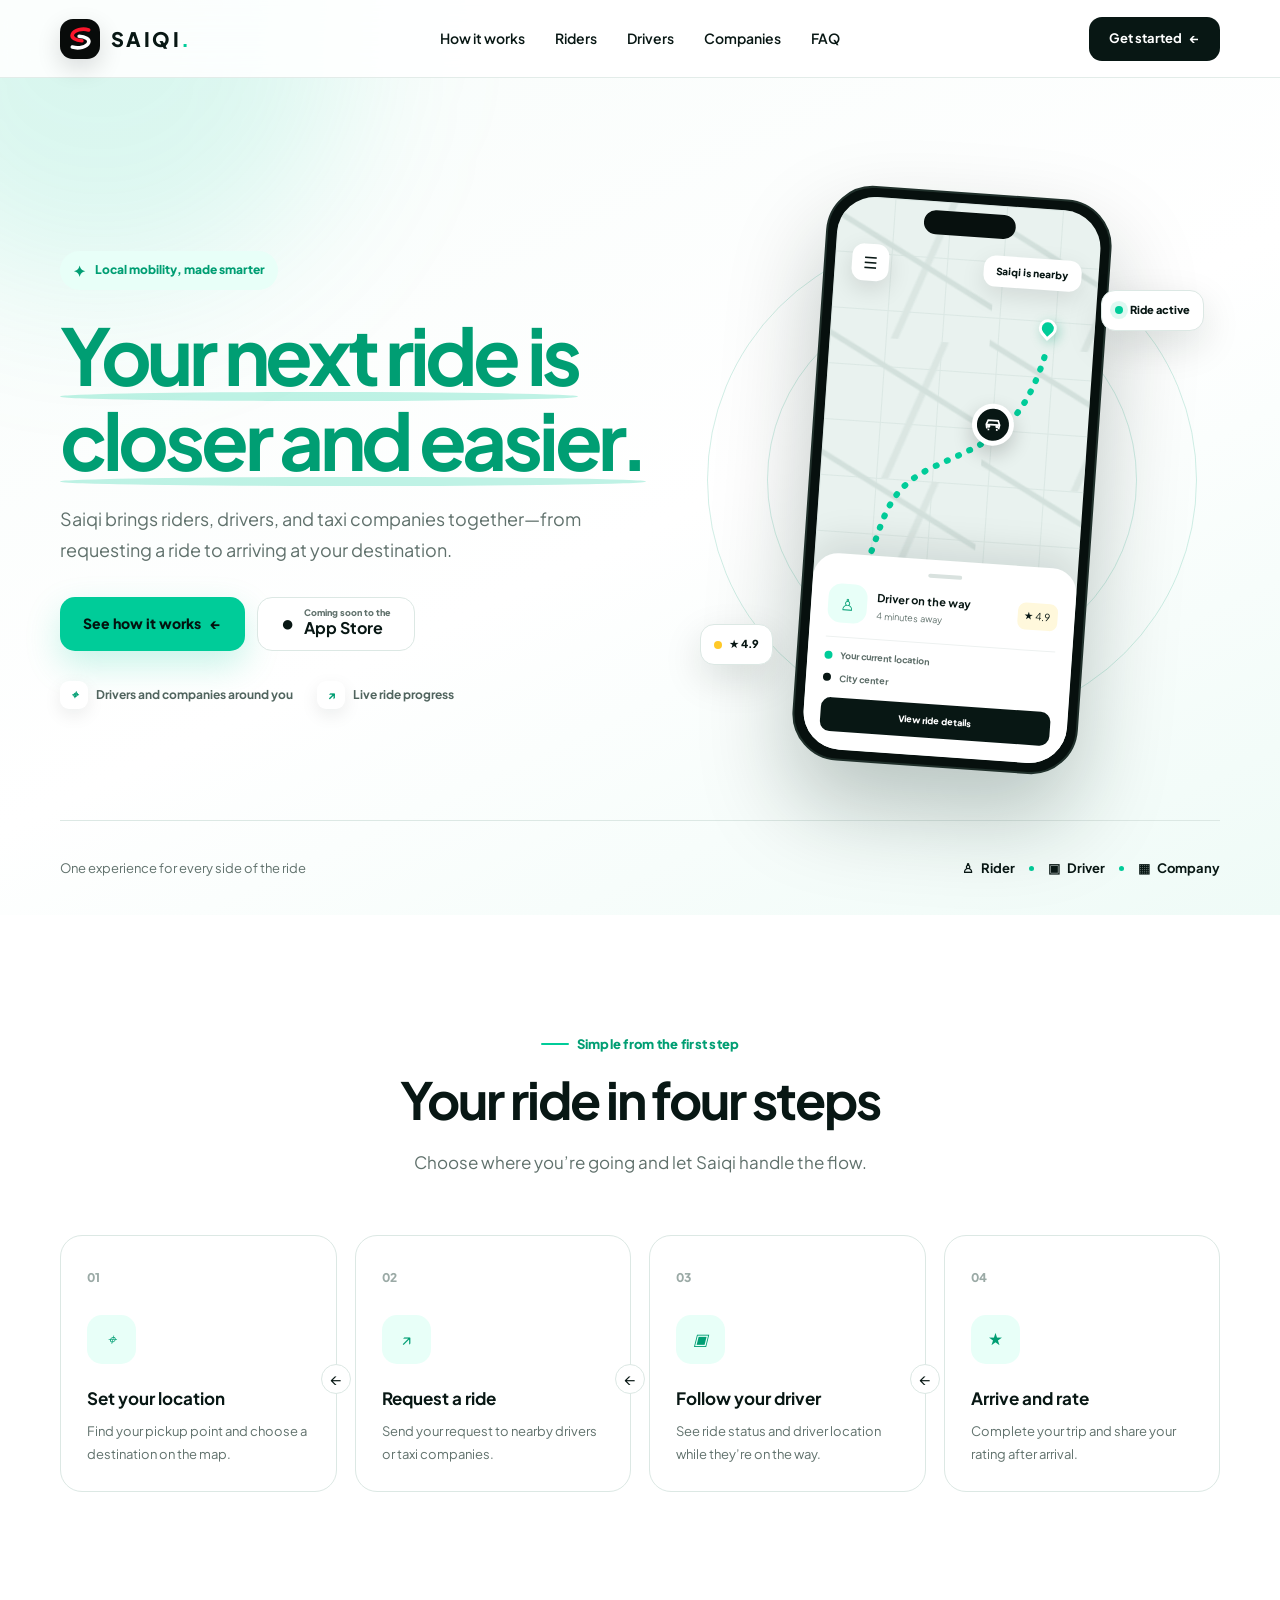
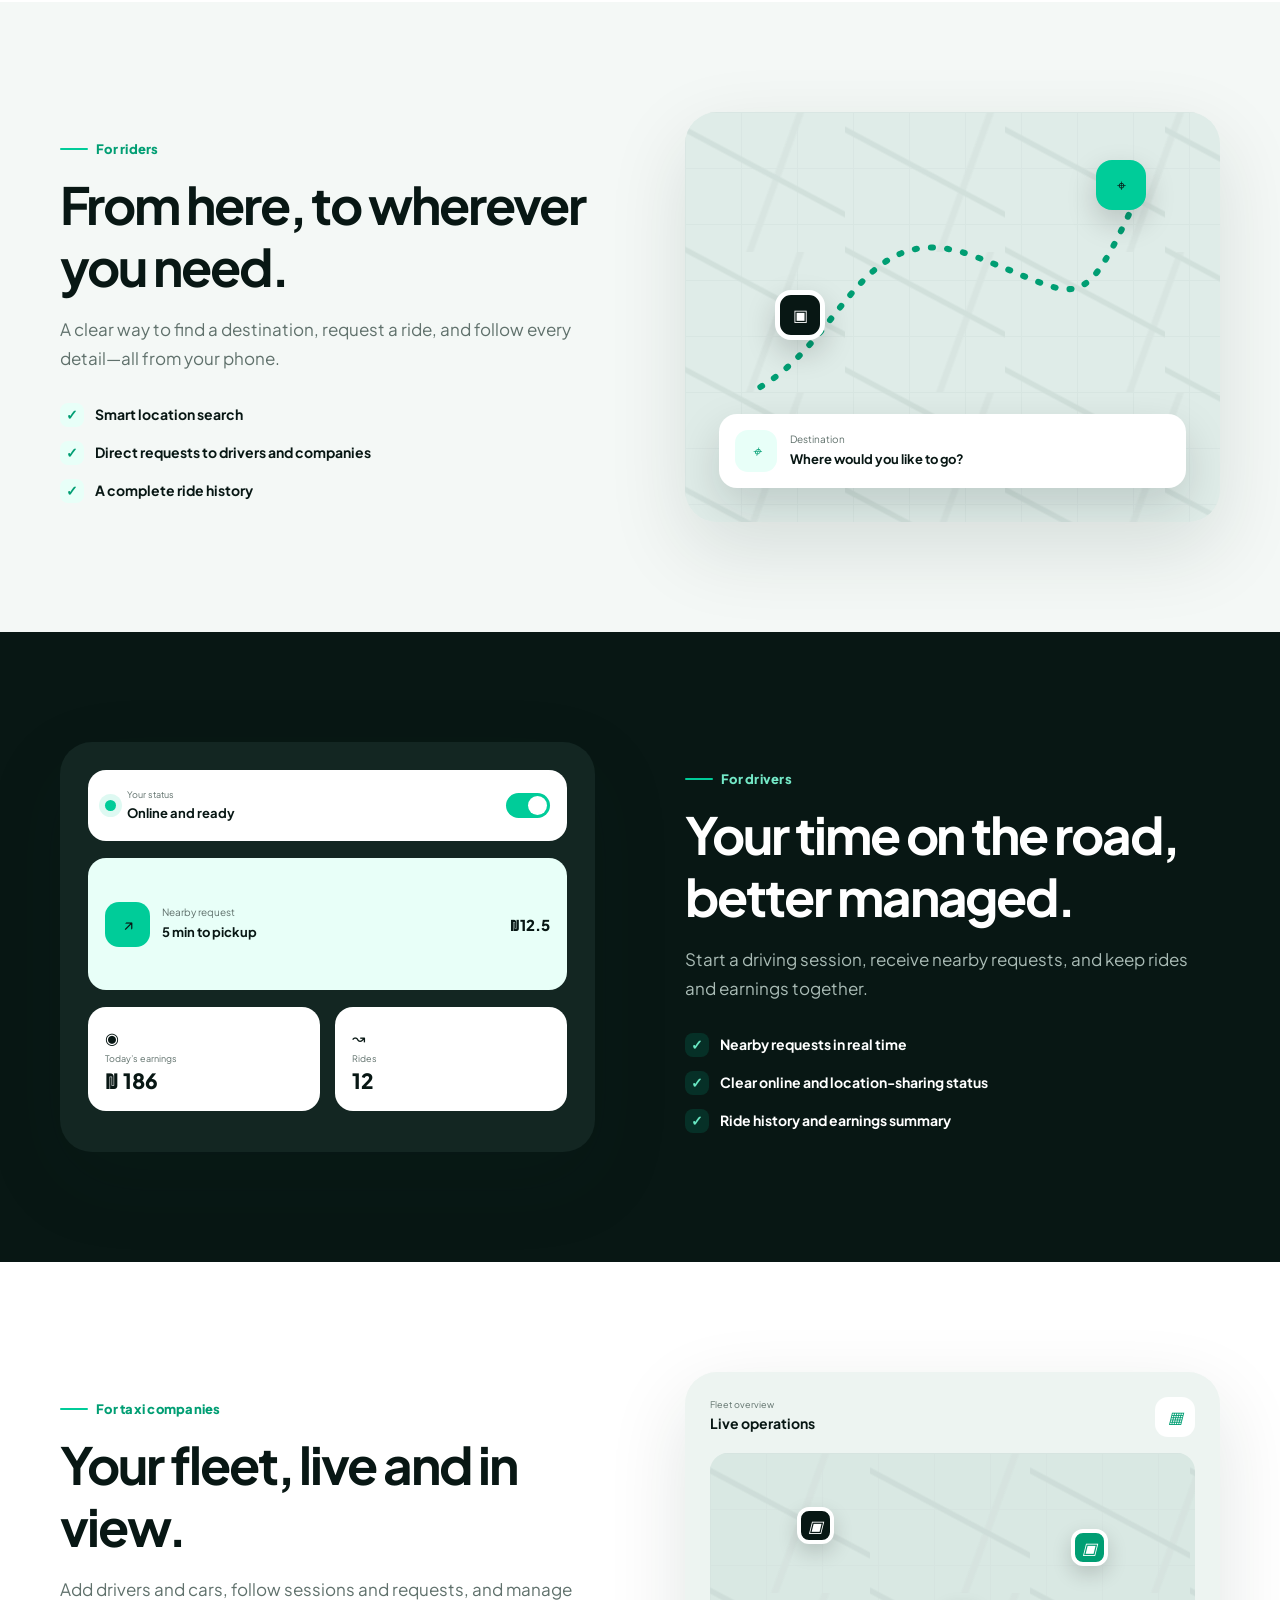
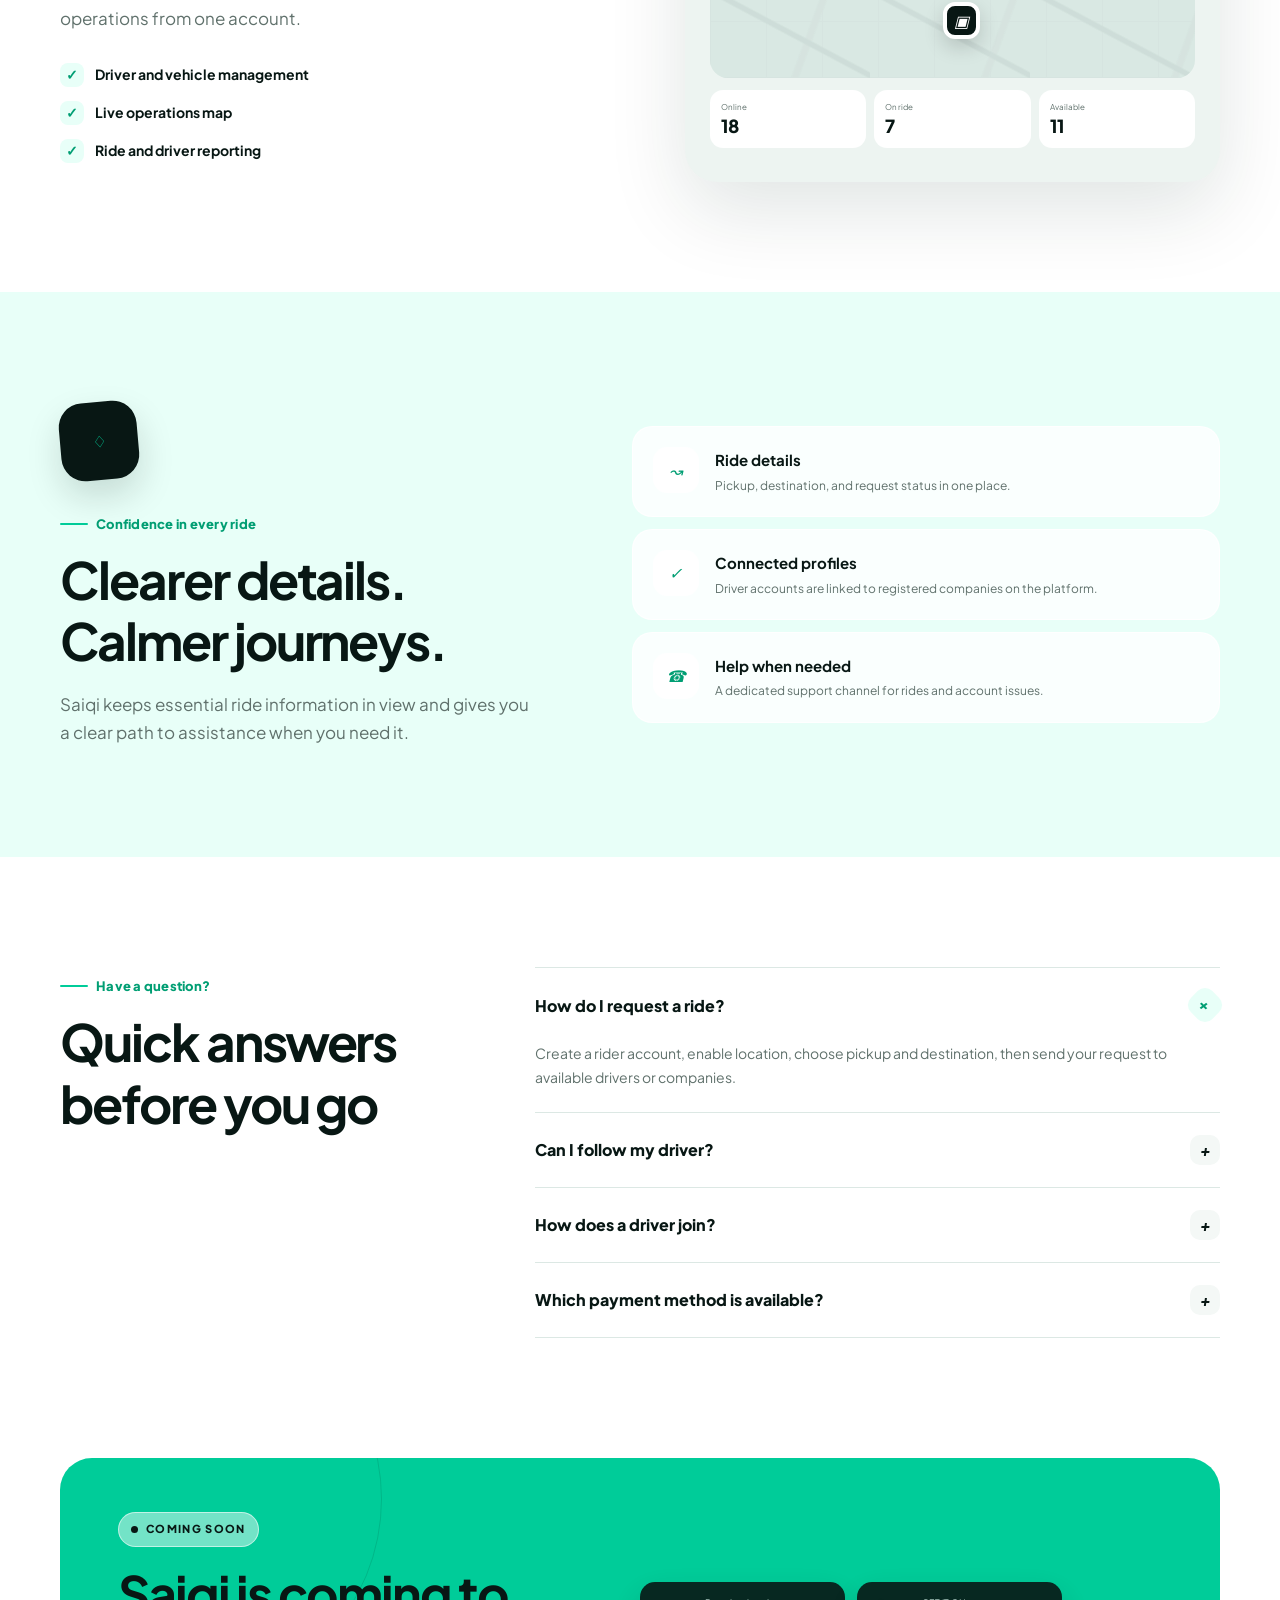
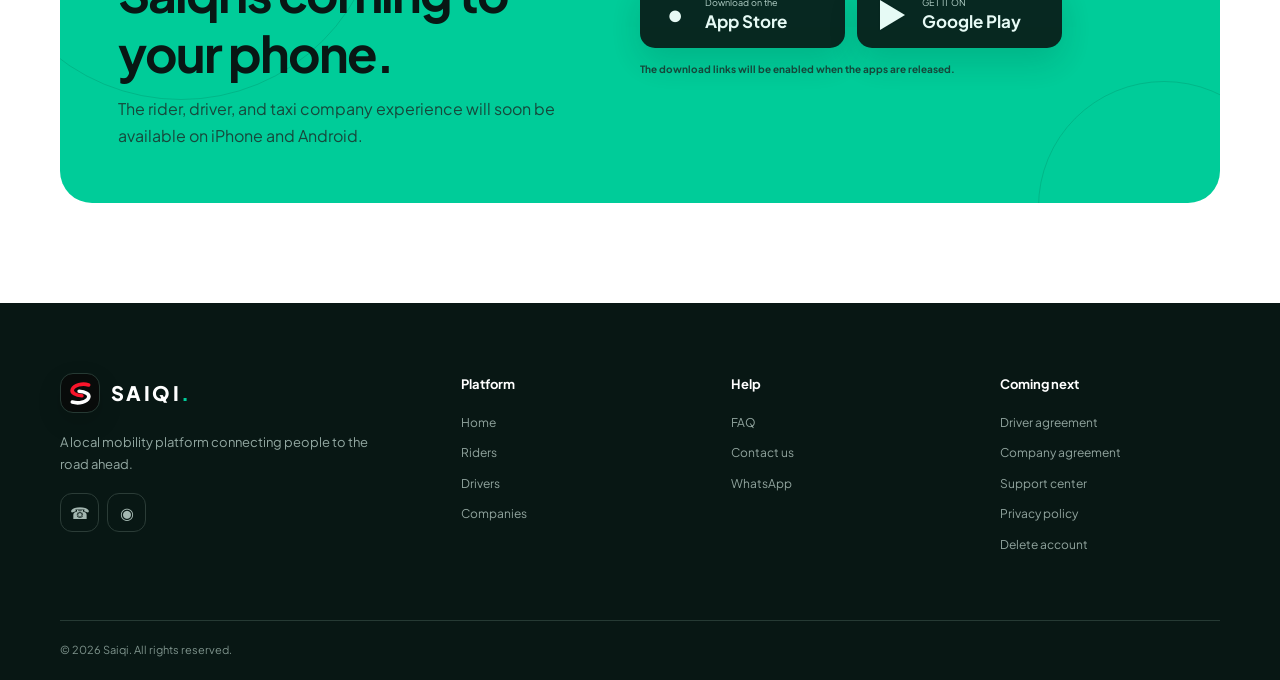
==== index.html @ 753ac733 "upload" ====
<!doctype html>
<html lang="en" dir="ltr">
<head>
  <meta charset="utf-8">
  <meta name="viewport" content="width=device-width, initial-scale=1">
  <meta name="theme-color" content="#071512">
  <meta name="description" content="Saiqi — a local mobility platform bringing riders, drivers, and taxi companies together.">
  <title>Saiqi | Your ride is closer</title>
  <style>
    @import url('https://fonts.googleapis.com/css2?family=Noto+Kufi+Arabic:wght@400;500;600;700;800&family=Plus+Jakarta+Sans:wght@400;500;600;700;800&display=swap');

    :root{--green:#00cc99;--green-dark:#009e73;--mint:#e8fff8;--ink:#081714;--muted:#60716c;--line:#dce8e4;--paper:#fff;--soft:#f4f8f6;--red:#fa152b;--radius:26px;--shadow:0 28px 80px rgba(2,44,33,.12)}
    *{box-sizing:border-box}html{scroll-behavior:smooth;scroll-padding-top:90px}body{margin:0;background:var(--paper);color:var(--ink);font-family:"Noto Kufi Arabic","Plus Jakarta Sans",sans-serif;line-height:1.7;-webkit-font-smoothing:antialiased}html[dir="ltr"] body{font-family:"Plus Jakarta Sans","Noto Kufi Arabic",sans-serif}a{color:inherit;text-decoration:none}button{font:inherit}svg{display:block}.container{width:min(1160px,calc(100% - 40px));margin-inline:auto}.section{padding:110px 0}.tag{display:inline-flex;align-items:center;gap:8px;color:var(--green-dark);font-size:13px;font-weight:800;letter-spacing:.02em}.tag:before{content:"";width:28px;height:2px;background:var(--green);border-radius:9px}.section-title h2{font-size:clamp(32px,4vw,54px);line-height:1.2;letter-spacing:-.04em;margin:14px 0 18px;max-width:620px}.section-title p{max-width:580px;color:var(--muted);font-size:17px;margin:0}.section-title.center{text-align:center;margin:0 auto 58px}.section-title.center h2,.section-title.center p{margin-inline:auto}

    .header{height:78px;position:fixed;inset:0 0 auto;z-index:50;background:rgba(255,255,255,.88);border-bottom:1px solid rgba(220,232,228,.8);backdrop-filter:blur(18px)}.nav-wrap{height:100%;display:flex;align-items:center;justify-content:space-between;gap:28px}.brand{display:flex;align-items:center;gap:11px;direction:ltr}.brand-mark{width:40px;height:40px;background:#080b0a;border-radius:13px;display:grid;place-items:center;box-shadow:0 9px 24px rgba(0,0,0,.14)}.brand-mark svg{width:29px;height:29px}.brand-name{font-family:"Plus Jakarta Sans",sans-serif;font-weight:800;font-size:20px;letter-spacing:.12em}.brand-name i{font-style:normal;color:var(--green)}.nav{display:flex;align-items:center;gap:30px}.nav a{font-size:14px;font-weight:600;position:relative}.nav a:after{content:"";position:absolute;inset:auto 50% -10px;width:0;height:2px;background:var(--green);transition:.25s}.nav a:hover:after{width:100%;inset-inline-start:0}.nav-actions{display:flex;align-items:center;gap:10px}.lang{height:42px;border:0;background:var(--soft);border-radius:13px;padding:0 14px;cursor:pointer;font-weight:800;color:var(--ink)}.nav-cta{height:44px;padding:0 20px;display:flex;align-items:center;gap:8px;background:var(--ink);color:white;border-radius:13px;font-size:13px;font-weight:700}.nav-cta:hover{background:var(--green-dark)}.menu{display:none;border:0;background:var(--soft);width:42px;height:42px;border-radius:12px;cursor:pointer}

    .hero{padding:150px 0 0;background:linear-gradient(155deg,#f7fcfa 0%,#fff 55%,#effbf7 100%);overflow:hidden;position:relative}.hero:before{content:"";position:absolute;width:500px;height:500px;border-radius:50%;background:rgba(0,204,153,.12);filter:blur(80px);inset:-210px auto auto -150px}.hero-grid{display:grid;grid-template-columns:1.02fr .98fr;align-items:center;min-height:660px;gap:48px;position:relative}.eyebrow{display:inline-flex;align-items:center;gap:9px;background:var(--mint);color:var(--green-dark);padding:7px 13px;border-radius:99px;font-size:12px;font-weight:800}.eyebrow b{font-size:15px}.hero h1{font-size:clamp(48px,6.1vw,82px);line-height:1.08;letter-spacing:-.055em;margin:22px 0 23px;max-width:720px}.hero h1 span{color:var(--green-dark);position:relative;white-space:nowrap}.hero h1 span:after{content:"";position:absolute;height:9px;border-radius:50%;background:var(--green);opacity:.25;inset:auto 0 2px}.hero-copy>p{font-size:18px;color:var(--muted);max-width:620px;margin:0 0 32px}.hero-actions{display:flex;gap:12px;flex-wrap:wrap}.button{min-height:54px;padding:0 23px;border-radius:15px;display:inline-flex;align-items:center;justify-content:center;gap:10px;font-weight:800;font-size:14px;transition:.25s}.button-primary{background:var(--green);color:#03130f;box-shadow:0 14px 35px rgba(0,204,153,.22)}.button-primary:hover{transform:translateY(-2px);background:#08dda7}.store{border:1px solid var(--line);background:#fff}.store small{display:block;color:var(--muted);font-size:9px;line-height:1}.store strong{font:700 16px/1.4 "Plus Jakarta Sans",sans-serif}.apple{font:800 22px/1 Arial}.hero-proof{display:flex;align-items:center;gap:24px;margin-top:30px;color:#50645e;font-size:12px;font-weight:700}.hero-proof span{display:flex;align-items:center;gap:8px}.proof-icon{width:28px;height:28px;border-radius:9px;background:#fff;display:grid;place-items:center;box-shadow:0 6px 18px rgba(8,23,20,.08);color:var(--green-dark)}

    .phone-stage{height:620px;position:relative;display:grid;place-items:center;direction:ltr}.orbit{position:absolute;border:1px solid rgba(0,158,115,.18);border-radius:50%}.orbit.one{width:490px;height:490px}.orbit.two{width:370px;height:370px}.phone{width:286px;height:576px;padding:9px;background:#07100e;border:2px solid #20302b;border-radius:47px;box-shadow:0 45px 90px rgba(5,31,24,.25);transform:rotate(4deg);position:relative;z-index:2}.phone-screen{height:100%;border-radius:38px;overflow:hidden;background:#e9f2ef;position:relative}.island{position:absolute;z-index:8;width:92px;height:24px;border-radius:20px;background:#07100e;top:9px;left:50%;transform:translateX(-50%)}.map-grid{position:absolute;inset:0;opacity:.7;background-image:linear-gradient(28deg,transparent 48%,#c9d9d4 49%,#c9d9d4 51%,transparent 52%),linear-gradient(110deg,transparent 46%,#d4e1dd 47%,#d4e1dd 49%,transparent 50%),linear-gradient(#d5e3df 1px,transparent 1px),linear-gradient(90deg,#d5e3df 1px,transparent 1px);background-size:160px 120px,190px 140px,56px 56px,56px 56px}.route-svg{position:absolute;inset:52px 0 100px;width:100%;height:75%}.map-head{position:absolute;inset:47px 17px auto;display:flex;align-items:center;justify-content:space-between}.round{width:37px;height:37px;background:white;border-radius:12px;display:grid;place-items:center;box-shadow:0 8px 24px rgba(0,0,0,.12)}.round svg{width:18px}.map-title{background:white;padding:7px 13px;border-radius:12px;box-shadow:0 8px 24px rgba(0,0,0,.1);font-size:10px;font-weight:800}.car-dot{position:absolute;left:148px;top:198px;width:42px;height:42px;border-radius:50%;background:var(--ink);border:5px solid white;color:white;display:grid;place-items:center;box-shadow:0 8px 20px rgba(0,0,0,.2)}.car-dot svg{width:20px}.map-pin{position:absolute;right:38px;top:110px;width:18px;height:18px;border-radius:50% 50% 50% 0;transform:rotate(-45deg);background:var(--green);border:3px solid white;box-shadow:0 4px 12px rgba(0,158,115,.35)}.ride-sheet{position:absolute;inset:auto 0 0;background:white;border-radius:25px 25px 32px 32px;padding:14px 17px 18px;box-shadow:0 -14px 36px rgba(8,23,20,.1)}.handle{display:block;width:34px;height:4px;border-radius:4px;background:#d9e2df;margin:0 auto 12px}.driver-row{display:flex;align-items:center;gap:10px}.avatar{width:39px;height:39px;border-radius:13px;background:var(--mint);color:var(--green-dark);display:grid;place-items:center}.driver-row div:nth-child(2){flex:1}.driver-row strong,.driver-row small{display:block}.driver-row strong{font-size:11px}.driver-row small{color:var(--muted);font-size:9px}.rating{font-size:10px;background:#fff8dc;padding:5px 7px;border-radius:8px}.trip{margin:14px 0 12px;border-top:1px solid #edf1f0;padding-top:10px;display:grid;gap:7px}.trip span{font-size:9px;color:#596a65;display:flex;align-items:center;gap:8px}.trip i{width:8px;height:8px;border-radius:50%;background:var(--green)}.trip span:last-child i{background:var(--ink)}.sheet-button{height:34px;border-radius:10px;background:var(--ink);color:white;display:grid;place-items:center;font-size:9px;font-weight:800}.float-pill{position:absolute;z-index:4;background:white;border:1px solid var(--line);box-shadow:0 14px 38px rgba(7,33,25,.13);border-radius:14px;padding:10px 13px;font-size:11px;font-weight:800;display:flex;align-items:center;gap:7px}.float-pill:before{content:"";width:8px;height:8px;border-radius:50%;background:var(--green);box-shadow:0 0 0 5px rgba(0,204,153,.13)}.float-one{right:5px;top:120px}.float-two{left:6px;bottom:125px}.float-two:before{background:#ffc928;box-shadow:none}

    .audience-strip{position:relative;border-top:1px solid var(--line);margin-top:10px;min-height:95px;display:flex;align-items:center;justify-content:space-between;gap:24px;color:var(--muted);font-size:13px}.audience-strip>div{display:flex;align-items:center;gap:14px}.audience-strip b{display:flex;align-items:center;gap:7px;color:var(--ink);font-size:13px}.audience-strip i{width:5px;height:5px;border-radius:50%;background:var(--green)}.audience-strip svg{width:18px;color:var(--green-dark)}

    .how{background:white}.steps{display:grid;grid-template-columns:repeat(4,1fr);gap:18px}.step{border:1px solid var(--line);border-radius:22px;padding:26px;position:relative;transition:.25s}.step:hover{transform:translateY(-6px);box-shadow:var(--shadow);border-color:transparent}.step-number{font:800 12px/1 "Plus Jakarta Sans",sans-serif;color:#9baaa6}.step-icon{width:49px;height:49px;background:var(--mint);border-radius:15px;display:grid;place-items:center;margin:25px 0 20px;color:var(--green-dark)}.step-icon svg{width:23px}.step h3{font-size:17px;margin:0 0 8px}.step p{font-size:13px;color:var(--muted);margin:0}.step-arrow{position:absolute;inset:50% auto auto -15px;width:30px;height:30px;border-radius:50%;background:white;border:1px solid var(--line);display:grid;place-items:center;z-index:2}.step-arrow svg{width:13px}html[dir="ltr"] .step-arrow{inset-inline:auto -15px}

    .role-section{background:var(--soft)}.split{display:grid;grid-template-columns:1fr 1fr;gap:90px;align-items:center}.check-list{list-style:none;padding:0;margin:30px 0 0;display:grid;gap:14px}.check-list li{display:flex;align-items:center;gap:11px;font-size:14px;font-weight:700}.check-list i{width:24px;height:24px;border-radius:8px;background:var(--mint);color:var(--green-dark);display:grid;place-items:center;font-style:normal}.visual{min-height:410px;border-radius:32px;position:relative;overflow:hidden;box-shadow:var(--shadow)}.rider-visual{background:#dfece8}.rider-visual .map-grid{opacity:.6}.search-card{position:absolute;inset:auto 34px 34px;background:white;border-radius:18px;padding:16px;display:flex;align-items:center;gap:13px;box-shadow:0 18px 45px rgba(8,23,20,.15)}.search-card .pin-icon{width:42px;height:42px;border-radius:13px;background:var(--mint);display:grid;place-items:center;color:var(--green-dark)}.search-card small,.search-card strong{display:block}.search-card small{color:var(--muted);font-size:10px}.search-card strong{font-size:13px}.big-route{position:absolute;width:85%;height:80%;inset:15px 7.5%}.big-route path{fill:none;stroke:var(--green-dark);stroke-width:6;stroke-linecap:round;stroke-dasharray:2 14}.big-pin,.big-car{position:absolute;width:50px;height:50px;border-radius:16px;display:grid;place-items:center;box-shadow:0 12px 30px rgba(0,0,0,.18)}.big-pin{background:var(--green);top:48px;right:74px;color:var(--ink)}.big-car{background:var(--ink);color:white;left:90px;top:178px;border:5px solid white}

    .driver-section{background:var(--ink);color:white}.driver-section .split{direction:ltr}.driver-section .role-copy{direction:ltr}.driver-section .section-title p{color:#a9bbb5}.driver-section .tag{color:#74e8c7}.driver-section .check-list i{background:rgba(0,204,153,.14);color:#69e8c3}.driver-visual{background:#132622;padding:28px;display:flex;flex-direction:column;gap:17px;direction:ltr}.status-card,.request-card,.metric{background:#fff;color:var(--ink);border-radius:18px;padding:17px}.status-card{display:flex;align-items:center;gap:11px}.live-dot{width:11px;height:11px;border-radius:50%;background:var(--green);box-shadow:0 0 0 6px rgba(0,204,153,.13)}.status-card div{flex:1}.status-card small,.status-card strong{display:block}.status-card small{font-size:9px;color:var(--muted)}.status-card strong{font-size:13px}.toggle{width:44px;height:25px;border-radius:20px;background:var(--green);padding:3px}.toggle i{display:block;width:19px;height:19px;border-radius:50%;background:white;margin-left:auto}.request-card{min-height:132px;background:var(--mint);display:grid;grid-template-columns:auto 1fr auto;align-items:center;gap:12px}.request-card .nav-icon{width:45px;height:45px;border-radius:14px;background:var(--green);display:grid;place-items:center}.request-card small,.request-card strong{display:block}.request-card small{font-size:10px;color:var(--muted)}.request-card strong{font-size:13px}.request-card>b{font:800 15px "Plus Jakarta Sans",sans-serif}.metrics{display:grid;grid-template-columns:1fr 1fr;gap:15px}.metric small,.metric strong{display:block}.metric small{font-size:9px;color:var(--muted)}.metric strong{font:800 21px "Plus Jakarta Sans",sans-serif}.metric svg{width:20px;color:var(--green-dark);margin-bottom:12px}

    .company-section{background:white}.company-visual{background:#edf4f1;padding:25px;direction:ltr}.company-head{display:flex;align-items:center;justify-content:space-between;margin-bottom:16px}.company-head small,.company-head strong{display:block}.company-head small{font-size:9px;color:var(--muted)}.company-head strong{font-size:14px}.company-head i{width:40px;height:40px;background:white;border-radius:13px;display:grid;place-items:center;color:var(--green-dark)}.fleet-map{height:225px;border-radius:18px;overflow:hidden;position:relative;background:#d9e8e3}.fleet-car{position:absolute;width:37px;height:37px;border-radius:12px;background:var(--ink);border:4px solid white;color:white;display:grid;place-items:center;box-shadow:0 8px 20px rgba(0,0,0,.16)}.fleet-car svg{width:16px}.fleet-car.a{left:18%;top:24%}.fleet-car.b{right:18%;top:34%;background:var(--green-dark)}.fleet-car.c{left:48%;bottom:17%}.fleet-stats{display:grid;grid-template-columns:repeat(3,1fr);gap:8px;margin-top:12px}.fleet-stats div{background:white;border-radius:13px;padding:11px}.fleet-stats small,.fleet-stats strong{display:block}.fleet-stats small{font-size:8px;color:var(--muted)}.fleet-stats strong{font:800 18px "Plus Jakarta Sans",sans-serif}

    .safety{background:var(--mint)}.safety-grid{display:grid;grid-template-columns:.9fr 1.1fr;gap:90px;align-items:center}.shield-art{width:78px;height:78px;border-radius:24px;background:var(--ink);color:var(--green);display:grid;place-items:center;margin-bottom:25px;transform:rotate(-5deg);box-shadow:0 16px 35px rgba(8,23,20,.15)}.shield-art svg{width:38px;height:38px}.safety-cards{display:grid;gap:12px}.safety-card{display:flex;gap:16px;background:rgba(255,255,255,.78);border:1px solid rgba(255,255,255,.95);border-radius:20px;padding:20px}.safety-card>i{width:46px;height:46px;min-width:46px;border-radius:14px;background:white;color:var(--green-dark);display:grid;place-items:center}.safety-card svg{width:22px}.safety-card h3{font-size:15px;margin:0 0 3px}.safety-card p{font-size:12px;color:var(--muted);margin:0}

    .faq-grid{display:grid;grid-template-columns:.72fr 1.28fr;gap:90px}.faq-list{border-top:1px solid var(--line)}.faq-item{border-bottom:1px solid var(--line)}.faq-question{width:100%;border:0;background:none;color:var(--ink);padding:22px 0;display:flex;align-items:center;justify-content:space-between;text-align:start;cursor:pointer;font-weight:800}.faq-question i{width:30px;height:30px;border-radius:10px;background:var(--soft);display:grid;place-items:center;transition:.25s}.faq-question svg{width:15px}.faq-item.open .faq-question i{transform:rotate(45deg);background:var(--mint);color:var(--green-dark)}.faq-answer{display:grid;grid-template-rows:0fr;transition:grid-template-rows .3s}.faq-answer>div{overflow:hidden}.faq-answer p{color:var(--muted);font-size:14px;margin:0;padding:0 0 22px;max-width:650px}.faq-item.open .faq-answer{grid-template-rows:1fr}

    .download{padding:10px 0 100px}.download-card{background:var(--green);border-radius:32px;min-height:320px;padding:54px 58px;display:flex;align-items:center;justify-content:space-between;gap:45px;position:relative;overflow:hidden}.download-card:before,.download-card:after{content:"";position:absolute;border:1px solid rgba(0,40,30,.13);border-radius:50%}.download-card:before{width:400px;height:400px;inset:-160px auto auto -80px}.download-card:after{width:250px;height:250px;inset:auto -70px -130px auto}.download-copy{position:relative;z-index:1;max-width:620px}.coming-soon{display:inline-flex;align-items:center;gap:8px;background:rgba(255,255,255,.45);border:1px solid rgba(255,255,255,.55);padding:7px 12px;border-radius:99px;font-size:11px;font-weight:800;text-transform:uppercase;letter-spacing:.12em}.coming-soon:before{content:"";width:7px;height:7px;border-radius:50%;background:var(--ink)}.download-card h2{font-size:clamp(32px,4vw,50px);line-height:1.2;letter-spacing:-.04em;margin:16px 0 12px}.download-card p{margin:0;color:#16493c}.download-actions{display:flex;gap:12px;position:relative;z-index:1;flex-wrap:wrap}.store-badge{min-width:205px;height:66px;padding:0 18px;border-radius:15px;background:var(--ink);color:white;display:flex;align-items:center;gap:13px;opacity:.9;cursor:not-allowed;user-select:none;box-shadow:0 14px 34px rgba(0,40,30,.16)}.store-badge-icon{width:34px;height:34px;display:grid;place-items:center;font:800 27px/1 Arial}.play-icon{width:0;height:0;border-top:15px solid transparent;border-bottom:15px solid transparent;border-left:25px solid white;filter:drop-shadow(0 0 1px rgba(0,0,0,.2))}.store-badge small,.store-badge strong{display:block;font-family:"Plus Jakarta Sans",sans-serif}.store-badge small{font-size:9px;line-height:1.2;color:#c9d3d0}.store-badge strong{font-size:17px;line-height:1.45}.store-note{width:100%;font-size:10px;color:#16493c;font-weight:700;margin-top:1px}

    .footer{background:var(--ink);color:white;padding:70px 0 20px}.footer-grid{display:grid;grid-template-columns:1.6fr repeat(3,1fr);gap:50px;padding-bottom:55px}.footer .brand-mark{border:1px solid #263a34}.footer-brand p{color:#93a8a2;font-size:13px;max-width:310px;margin:18px 0}.contact-links{display:flex;gap:8px}.contact-links a{width:39px;height:39px;border:1px solid #2b3c37;border-radius:12px;display:grid;place-items:center;color:#a4b7b1}.contact-links svg{width:17px}.footer-col h3{font-size:13px;margin:0 0 18px}.footer-col a{display:block;color:#91a49e;font-size:12px;margin:10px 0}.footer-col a:hover{color:var(--green)}.footer-bottom{border-top:1px solid #263a34;padding-top:20px;display:flex;align-items:center;justify-content:space-between;color:#7e938c;font-size:11px}.footer-bottom button{border:0;background:none;color:#9fb2ac;cursor:pointer;font-weight:700}

    @media(max-width:900px){.nav{display:none;position:absolute;inset:78px 20px auto;background:white;border:1px solid var(--line);border-radius:18px;padding:18px;box-shadow:var(--shadow);flex-direction:column;align-items:stretch}.nav.open{display:flex}.nav a{padding:8px}.nav-cta{display:none}.menu{display:grid;place-items:center}.hero{padding-top:125px}.hero-grid{grid-template-columns:1fr;min-height:auto;text-align:center}.hero-copy>p{margin-inline:auto}.hero-actions,.hero-proof{justify-content:center}.phone-stage{height:610px}.audience-strip{flex-direction:column;justify-content:center;text-align:center;padding:22px 0}.steps{grid-template-columns:repeat(2,1fr)}.step-arrow{display:none}.split,.safety-grid,.faq-grid{grid-template-columns:1fr;gap:50px}.driver-section .split{direction:ltr}.role-copy{order:1}.visual{order:2}.faq-grid{gap:35px}.download-card{flex-direction:column;align-items:flex-start}.footer-grid{grid-template-columns:1.4fr repeat(3,1fr)}}
    @media(max-width:620px){.container{width:min(100% - 28px,1160px)}.section{padding:78px 0}.header{height:70px}.nav{inset-block-start:70px}.brand-mark{width:36px;height:36px}.brand-name{font-size:17px}.hero{padding-top:105px}.hero-grid{gap:25px}.hero h1{font-size:45px}.hero-copy>p{font-size:15px}.hero-proof{flex-direction:column;gap:10px}.phone-stage{height:510px;transform:scale(.84);margin:-42px 0}.orbit.one{width:430px;height:430px}.float-one{right:-35px}.float-two{left:-35px}.audience-strip>div{flex-wrap:wrap;justify-content:center}.steps{grid-template-columns:1fr}.section-title h2{font-size:34px}.split{gap:38px}.visual{min-height:350px}.driver-visual{padding:19px}.request-card{grid-template-columns:auto 1fr}.request-card>b{grid-column:2}.safety-grid{gap:36px}.download{padding-bottom:70px}.download-card{padding:38px 28px;border-radius:24px}.download-actions{width:100%}.store-badge{width:100%;min-width:0}.footer-grid{grid-template-columns:1fr 1fr;gap:35px}.footer-brand{grid-column:1/-1}.footer-bottom{gap:20px;align-items:flex-start}.nav-cta{display:none}}
    @media(prefers-reduced-motion:reduce){html{scroll-behavior:auto}*{transition:none!important}}
  </style>
</head>
<body>
  <header class="header">
    <div class="container nav-wrap">
      <a class="brand" href="#top" aria-label="Saiqi home">
        <span class="brand-mark"><svg viewBox="0 0 64 64" aria-hidden="true"><path d="M50 13C36 9 18 13 14 23c-3 8 8 13 21 14" fill="none" stroke="#fa152b" stroke-width="8" stroke-linecap="round"/><path d="M14 51c14 4 32 0 36-10 3-8-8-13-21-14" fill="none" stroke="#fff" stroke-width="8" stroke-linecap="round"/></svg></span>
        <span class="brand-name">SAIQI<i>.</i></span>
      </a>
      <nav class="nav" id="nav" aria-label="Main navigation">
        <a href="#how" data-ar="كيف تعمل" data-en="How it works">كيف تعمل</a>
        <a href="#riders" data-ar="للركاب" data-en="Riders">للركاب</a>
        <a href="#drivers" data-ar="للسائقين" data-en="Drivers">للسائقين</a>
        <a href="#companies" data-ar="للشركات" data-en="Companies">للشركات</a>
        <a href="#faq" data-ar="الأسئلة الشائعة" data-en="FAQ">الأسئلة الشائعة</a>
      </nav>
      <div class="nav-actions">
        <a class="nav-cta" href="#download"><span data-ar="ابدأ مع سائقي" data-en="Get started">ابدأ مع سائقي</span><span>←</span></a>
        <button class="menu" id="menuButton" type="button" aria-label="Open menu"><svg viewBox="0 0 24 24" width="20" fill="none" stroke="currentColor" stroke-width="2"><path d="M4 7h16M4 12h16M4 17h16"/></svg></button>
      </div>
    </div>
  </header>

  <main id="top">
    <section class="hero">
      <div class="container hero-grid">
        <div class="hero-copy">
          <span class="eyebrow"><b>✦</b><span data-ar="تنقّل محلي، بطريقة أذكى" data-en="Local mobility, made smarter">تنقّل محلي، بطريقة أذكى</span></span>
          <h1><span data-ar="مشوارك صار" data-en="Your next ride is">مشوارك صار</span><br><span data-ar="أقرب وأسهل." data-en="closer and easier.">أقرب وأسهل.</span></h1>
          <p data-ar="سائقي يجمع الركاب والسائقين وشركات التاكسي في مكان واحد—من طلب الرحلة حتى الوصول." data-en="Saiqi brings riders, drivers, and taxi companies together—from requesting a ride to arriving at your destination.">سائقي يجمع الركاب والسائقين وشركات التاكسي في مكان واحد—من طلب الرحلة حتى الوصول.</p>
          <div class="hero-actions">
            <a class="button button-primary" href="#how"><span data-ar="اكتشف كيف تعمل" data-en="See how it works">اكتشف كيف تعمل</span><span>←</span></a>
            <a class="button store" href="#download"><span class="apple">●</span><span><small data-ar="قريباً على" data-en="Coming soon to the">قريباً على</small><strong>App Store</strong></span></a>
          </div>
          <div class="hero-proof">
            <span><i class="proof-icon">⌖</i><span data-ar="سائقون وشركات في منطقتك" data-en="Drivers and companies around you">سائقون وشركات في منطقتك</span></span>
            <span><i class="proof-icon">↗</i><span data-ar="متابعة مباشرة للرحلة" data-en="Live ride progress">متابعة مباشرة للرحلة</span></span>
          </div>
        </div>
        <div class="phone-stage" aria-hidden="true">
          <div class="orbit one"></div><div class="orbit two"></div>
          <div class="float-pill float-one" data-ar="رحلة نشطة" data-en="Ride active">رحلة نشطة</div>
          <div class="float-pill float-two">★ 4.9</div>
          <div class="phone"><div class="phone-screen"><div class="island"></div><div class="map-grid"></div>
            <svg class="route-svg" viewBox="0 0 300 430" fill="none"><path d="M48 360C78 310 64 260 120 226s103-41 126-142" stroke="#00cc99" stroke-width="7" stroke-linecap="round" stroke-dasharray="1 13"/></svg>
            <div class="map-head"><span class="round">☰</span><span class="map-title" data-ar="سائقي أقرب إليك" data-en="Saiqi is nearby">سائقي أقرب إليك</span></div><div class="map-pin"></div>
            <div class="car-dot"><svg viewBox="0 0 24 24" fill="none" stroke="currentColor" stroke-width="2"><path d="m5 17-1-5 2-5h12l2 5-1 5M5 12h14M7 17v2M17 17v2"/><circle cx="7" cy="14" r="1"/><circle cx="17" cy="14" r="1"/></svg></div>
            <div class="ride-sheet"><span class="handle"></span><div class="driver-row"><span class="avatar">♙</span><div><strong data-ar="السائق في الطريق" data-en="Driver on the way">السائق في الطريق</strong><small data-ar="يبعد ٤ دقائق" data-en="4 minutes away">يبعد ٤ دقائق</small></div><span class="rating">★ 4.9</span></div><div class="trip"><span><i></i><b data-ar="موقعك الحالي" data-en="Your current location">موقعك الحالي</b></span><span><i></i><b data-ar="وسط المدينة" data-en="City center">وسط المدينة</b></span></div><div class="sheet-button" data-ar="عرض تفاصيل الرحلة" data-en="View ride details">عرض تفاصيل الرحلة</div></div>
          </div></div>
        </div>
      </div>
      <div class="container audience-strip"><span data-ar="تجربة واحدة، لكل أطراف الرحلة" data-en="One experience for every side of the ride">تجربة واحدة، لكل أطراف الرحلة</span><div><b>♙ <span data-ar="راكب" data-en="Rider">راكب</span></b><i></i><b>▣ <span data-ar="سائق" data-en="Driver">سائق</span></b><i></i><b>▦ <span data-ar="شركة" data-en="Company">شركة</span></b></div></div>
    </section>

    <section class="section how" id="how"><div class="container">
      <div class="section-title center"><span class="tag" data-ar="بسيطة من أول خطوة" data-en="Simple from the first step">بسيطة من أول خطوة</span><h2 data-ar="رحلتك في أربع خطوات" data-en="Your ride in four steps">رحلتك في أربع خطوات</h2><p data-ar="اختر وجهتك واترك الباقي على سائقي." data-en="Choose where you’re going and let Saiqi handle the flow.">اختر وجهتك واترك الباقي على سائقي.</p></div>
      <div class="steps">
        <article class="step"><span class="step-number">01</span><i class="step-icon">⌖</i><h3 data-ar="حدّد موقعك" data-en="Set your location">حدّد موقعك</h3><p data-ar="اعثر على موقع الانطلاق وحدد وجهتك على الخريطة." data-en="Find your pickup point and choose a destination on the map.">اعثر على موقع الانطلاق وحدد وجهتك على الخريطة.</p><i class="step-arrow">←</i></article>
        <article class="step"><span class="step-number">02</span><i class="step-icon">↗</i><h3 data-ar="اطلب رحلتك" data-en="Request a ride">اطلب رحلتك</h3><p data-ar="أرسل طلبك إلى السائقين أو شركات التاكسي القريبة." data-en="Send your request to nearby drivers or taxi companies.">أرسل طلبك إلى السائقين أو شركات التاكسي القريبة.</p><i class="step-arrow">←</i></article>
        <article class="step"><span class="step-number">03</span><i class="step-icon">▣</i><h3 data-ar="تابع السائق" data-en="Follow your driver">تابع السائق</h3><p data-ar="شاهد حالة الرحلة وموقع السائق أثناء الطريق." data-en="See ride status and driver location while they’re on the way.">شاهد حالة الرحلة وموقع السائق أثناء الطريق.</p><i class="step-arrow">←</i></article>
        <article class="step"><span class="step-number">04</span><i class="step-icon">★</i><h3 data-ar="وصل وقيّم" data-en="Arrive and rate">وصل وقيّم</h3><p data-ar="أكمل رحلتك وشارك تقييمك بعد الوصول." data-en="Complete your trip and share your rating after arrival.">أكمل رحلتك وشارك تقييمك بعد الوصول.</p></article>
      </div>
    </div></section>

    <section class="section role-section" id="riders"><div class="container split">
      <div class="role-copy"><div class="section-title"><span class="tag" data-ar="للركاب" data-en="For riders">للركاب</span><h2 data-ar="من هنا، إلى أي مكان تريد." data-en="From here, to wherever you need.">من هنا، إلى أي مكان تريد.</h2><p data-ar="واجهة واضحة للبحث عن وجهتك، طلب الرحلة، ومتابعة تفاصيلها—كل ذلك من هاتفك." data-en="A clear way to find a destination, request a ride, and follow every detail—all from your phone.">واجهة واضحة للبحث عن وجهتك، طلب الرحلة، ومتابعة تفاصيلها—كل ذلك من هاتفك.</p></div><ul class="check-list"><li><i>✓</i><span data-ar="بحث ذكي عن المواقع" data-en="Smart location search">بحث ذكي عن المواقع</span></li><li><i>✓</i><span data-ar="طلبات مباشرة للسائقين والشركات" data-en="Direct requests to drivers and companies">طلبات مباشرة للسائقين والشركات</span></li><li><i>✓</i><span data-ar="سجل كامل لرحلاتك" data-en="A complete ride history">سجل كامل لرحلاتك</span></li></ul></div>
      <div class="visual rider-visual" aria-hidden="true"><div class="map-grid"></div><svg class="big-route" viewBox="0 0 450 300"><path d="M35 245C120 195 135 75 245 115s105 70 169-72"/></svg><span class="big-pin">⌖</span><span class="big-car">▣</span><div class="search-card"><i class="pin-icon">⌖</i><div><small data-ar="وجهتك" data-en="Destination">وجهتك</small><strong data-ar="إلى أين تريد الذهاب؟" data-en="Where would you like to go?">إلى أين تريد الذهاب؟</strong></div></div></div>
    </div></section>

    <section class="section driver-section" id="drivers"><div class="container split">
      <div class="visual driver-visual" aria-hidden="true"><div class="status-card"><i class="live-dot"></i><div><small data-ar="حالتك الآن" data-en="Your status">حالتك الآن</small><strong data-ar="متصل ومستعد" data-en="Online and ready">متصل ومستعد</strong></div><span class="toggle"><i></i></span></div><div class="request-card"><i class="nav-icon">↗</i><div><small data-ar="طلب جديد قريب" data-en="Nearby request">طلب جديد قريب</small><strong data-ar="٥ دقائق للوصول" data-en="5 min to pickup">٥ دقائق للوصول</strong></div><b>₪12.5</b></div><div class="metrics"><div class="metric">◉<small data-ar="أرباح اليوم" data-en="Today’s earnings">أرباح اليوم</small><strong>₪ 186</strong></div><div class="metric">↝<small data-ar="الرحلات" data-en="Rides">الرحلات</small><strong>12</strong></div></div></div>
      <div class="role-copy"><div class="section-title"><span class="tag" data-ar="للسائقين" data-en="For drivers">للسائقين</span><h2 data-ar="وقتك على الطريق، بإدارة أفضل." data-en="Your time on the road, better managed.">وقتك على الطريق، بإدارة أفضل.</h2><p data-ar="ابدأ جلسة قيادة، استقبل الطلبات القريبة، وتابع رحلاتك وأرباحك في مكان واحد." data-en="Start a driving session, receive nearby requests, and keep rides and earnings together.">ابدأ جلسة قيادة، استقبل الطلبات القريبة، وتابع رحلاتك وأرباحك في مكان واحد.</p></div><ul class="check-list"><li><i>✓</i><span data-ar="طلبات لحظية قريبة" data-en="Nearby requests in real time">طلبات لحظية قريبة</span></li><li><i>✓</i><span data-ar="حالة اتصال ومشاركة موقع واضحة" data-en="Clear online and location-sharing status">حالة اتصال ومشاركة موقع واضحة</span></li><li><i>✓</i><span data-ar="سجل الرحلات وملخص الأرباح" data-en="Ride history and earnings summary">سجل الرحلات وملخص الأرباح</span></li></ul></div>
    </div></section>

    <section class="section company-section" id="companies"><div class="container split">
      <div class="role-copy"><div class="section-title"><span class="tag" data-ar="لشركات التاكسي" data-en="For taxi companies">لشركات التاكسي</span><h2 data-ar="أسطولك أمامك، لحظة بلحظة." data-en="Your fleet, live and in view.">أسطولك أمامك، لحظة بلحظة.</h2><p data-ar="أضف السائقين والسيارات، تابع الجلسات والطلبات، وأدر عمليات شركتك من حساب واحد." data-en="Add drivers and cars, follow sessions and requests, and manage operations from one account.">أضف السائقين والسيارات، تابع الجلسات والطلبات، وأدر عمليات شركتك من حساب واحد.</p></div><ul class="check-list"><li><i>✓</i><span data-ar="إدارة السائقين والسيارات" data-en="Driver and vehicle management">إدارة السائقين والسيارات</span></li><li><i>✓</i><span data-ar="خريطة تشغيل مباشرة" data-en="Live operations map">خريطة تشغيل مباشرة</span></li><li><i>✓</i><span data-ar="تقارير الرحلات والسائقين" data-en="Ride and driver reporting">تقارير الرحلات والسائقين</span></li></ul></div>
      <div class="visual company-visual" aria-hidden="true"><div class="company-head"><div><small data-ar="لوحة الأسطول" data-en="Fleet overview">لوحة الأسطول</small><strong data-ar="العمليات المباشرة" data-en="Live operations">العمليات المباشرة</strong></div><i>▦</i></div><div class="fleet-map"><div class="map-grid"></div><i class="fleet-car a">▣</i><i class="fleet-car b">▣</i><i class="fleet-car c">▣</i></div><div class="fleet-stats"><div><small data-ar="متصلون" data-en="Online">متصلون</small><strong>18</strong></div><div><small data-ar="في رحلة" data-en="On ride">في رحلة</small><strong>7</strong></div><div><small data-ar="متاحون" data-en="Available">متاحون</small><strong>11</strong></div></div></div>
    </div></section>

    <section class="section safety"><div class="container safety-grid"><div><div class="shield-art">♢</div><div class="section-title"><span class="tag" data-ar="ثقة في كل مشوار" data-en="Confidence in every ride">ثقة في كل مشوار</span><h2 data-ar="تفاصيل أوضح. رحلة أهدأ." data-en="Clearer details. Calmer journeys.">تفاصيل أوضح. رحلة أهدأ.</h2><p data-ar="صُمّمت تجربة سائقي لتبقي معلومات الرحلة الأساسية أمامك، وتمنحك قناة واضحة للمساعدة عند الحاجة." data-en="Saiqi keeps essential ride information in view and gives you a clear path to assistance when you need it.">صُمّمت تجربة سائقي لتبقي معلومات الرحلة الأساسية أمامك، وتمنحك قناة واضحة للمساعدة عند الحاجة.</p></div></div><div class="safety-cards"><article class="safety-card"><i>↝</i><div><h3 data-ar="تفاصيل الرحلة" data-en="Ride details">تفاصيل الرحلة</h3><p data-ar="موقع الانطلاق والوجهة وحالة الطلب في شاشة واحدة." data-en="Pickup, destination, and request status in one place.">موقع الانطلاق والوجهة وحالة الطلب في شاشة واحدة.</p></div></article><article class="safety-card"><i>✓</i><div><h3 data-ar="حسابات مرتبطة" data-en="Connected profiles">حسابات مرتبطة</h3><p data-ar="حسابات السائقين مرتبطة بشركات مسجّلة داخل المنصة." data-en="Driver accounts are linked to registered companies on the platform.">حسابات السائقين مرتبطة بشركات مسجّلة داخل المنصة.</p></div></article><article class="safety-card"><i>☎</i><div><h3 data-ar="دعم عند الحاجة" data-en="Help when needed">دعم عند الحاجة</h3><p data-ar="قناة دعم مخصّصة لمتابعة الرحلات والمشكلات." data-en="A dedicated support channel for rides and account issues.">قناة دعم مخصّصة لمتابعة الرحلات والمشكلات.</p></div></article></div></div></section>

    <section class="section" id="faq"><div class="container faq-grid"><div class="section-title"><span class="tag" data-ar="لديك سؤال؟" data-en="Have a question?">لديك سؤال؟</span><h2 data-ar="إجابات سريعة قبل انطلاقك" data-en="Quick answers before you go">إجابات سريعة قبل انطلاقك</h2></div><div class="faq-list">
      <article class="faq-item open"><button class="faq-question"><span data-ar="كيف أطلب رحلة؟" data-en="How do I request a ride?">كيف أطلب رحلة؟</span><i>+</i></button><div class="faq-answer"><div><p data-ar="أنشئ حساب راكب، فعّل موقعك، اختر نقطة الانطلاق والوجهة، ثم أرسل الطلب إلى السائقين أو الشركات المتاحة." data-en="Create a rider account, enable location, choose pickup and destination, then send your request to available drivers or companies.">أنشئ حساب راكب، فعّل موقعك، اختر نقطة الانطلاق والوجهة، ثم أرسل الطلب إلى السائقين أو الشركات المتاحة.</p></div></div></article>
      <article class="faq-item"><button class="faq-question"><span data-ar="هل يمكنني متابعة السائق؟" data-en="Can I follow my driver?">هل يمكنني متابعة السائق؟</span><i>+</i></button><div class="faq-answer"><div><p data-ar="نعم، يعرض التطبيق حالة الرحلة وموقع السائق المباشر عندما تكون مشاركة الموقع مفعّلة." data-en="Yes. The app shows ride status and live driver location while location sharing is enabled.">نعم، يعرض التطبيق حالة الرحلة وموقع السائق المباشر عندما تكون مشاركة الموقع مفعّلة.</p></div></div></article>
      <article class="faq-item"><button class="faq-question"><span data-ar="كيف ينضم السائق؟" data-en="How does a driver join?">كيف ينضم السائق؟</span><i>+</i></button><div class="faq-answer"><div><p data-ar="يُضاف السائق من خلال شركة تاكسي مسجّلة، ثم يسجّل الدخول ويبدأ جلسة قيادة باستخدام سيارة متاحة." data-en="A driver is added by a registered taxi company, then signs in and starts a driving session with an available car.">يُضاف السائق من خلال شركة تاكسي مسجّلة، ثم يسجّل الدخول ويبدأ جلسة قيادة باستخدام سيارة متاحة.</p></div></div></article>
      <article class="faq-item"><button class="faq-question"><span data-ar="ما طريقة الدفع المتاحة؟" data-en="Which payment method is available?">ما طريقة الدفع المتاحة؟</span><i>+</i></button><div class="faq-answer"><div><p data-ar="النسخة الحالية تعتمد الدفع النقدي، وتظهر تفاصيل الأجرة بعملة الشيكل داخل سجل الرحلة." data-en="The current version uses cash payment, with fare details shown in ILS in the ride record.">النسخة الحالية تعتمد الدفع النقدي، وتظهر تفاصيل الأجرة بعملة الشيكل داخل سجل الرحلة.</p></div></div></article>
    </div></div></section>

    <section class="download" id="download"><div class="container download-card"><div class="download-copy"><span class="coming-soon">Coming soon</span><h2>Saiqi is coming to your phone.</h2><p>The rider, driver, and taxi company experience will soon be available on iPhone and Android.</p></div><div class="download-actions" aria-label="Saiqi mobile apps coming soon"><div class="store-badge" aria-disabled="true"><span class="store-badge-icon">●</span><span><small>Download on the</small><strong>App Store</strong></span></div><div class="store-badge" aria-disabled="true"><span class="store-badge-icon"><i class="play-icon"></i></span><span><small>GET IT ON</small><strong>Google Play</strong></span></div><span class="store-note">The download links will be enabled when the apps are released.</span></div></div></section>
  </main>

  <footer class="footer"><div class="container footer-grid"><div class="footer-brand"><a class="brand" href="#top"><span class="brand-mark"><svg viewBox="0 0 64 64"><path d="M50 13C36 9 18 13 14 23c-3 8 8 13 21 14" fill="none" stroke="#fa152b" stroke-width="8" stroke-linecap="round"/><path d="M14 51c14 4 32 0 36-10 3-8-8-13-21-14" fill="none" stroke="#fff" stroke-width="8" stroke-linecap="round"/></svg></span><span class="brand-name">SAIQI<i>.</i></span></a><p data-ar="منصة تنقّل محلية تربط الناس بالطريق الأقرب." data-en="A local mobility platform connecting people to the road ahead.">منصة تنقّل محلية تربط الناس بالطريق الأقرب.</p><div class="contact-links"><a href="tel:+972598846632" aria-label="Call">☎</a><a href="https://wa.me/972598846632" aria-label="WhatsApp">◉</a></div></div><div class="footer-col"><h3 data-ar="المنصة" data-en="Platform">المنصة</h3><a href="#top" data-ar="الرئيسية" data-en="Home">الرئيسية</a><a href="#riders" data-ar="للركاب" data-en="Riders">للركاب</a><a href="#drivers" data-ar="للسائقين" data-en="Drivers">للسائقين</a><a href="#companies" data-ar="للشركات" data-en="Companies">للشركات</a></div><div class="footer-col"><h3 data-ar="المساعدة" data-en="Help">المساعدة</h3><a href="#faq" data-ar="الأسئلة الشائعة" data-en="FAQ">الأسئلة الشائعة</a><a href="tel:+972598846632" data-ar="اتصل بنا" data-en="Contact us">اتصل بنا</a><a href="https://wa.me/972598846632">WhatsApp</a></div><div class="footer-col"><h3 data-ar="قريباً" data-en="Coming next">قريباً</h3><a href="driver-agreement.html">Driver agreement</a><a href="company-agreement.html">Company agreement</a><a href="#" data-ar="مركز الدعم" data-en="Support center">مركز الدعم</a><a href="#" data-ar="سياسة الخصوصية" data-en="Privacy policy">سياسة الخصوصية</a><a href="#" data-ar="حذف الحساب" data-en="Delete account">حذف الحساب</a></div></div><div class="container footer-bottom"><span>© 2026 Saiqi. <span data-ar="جميع الحقوق محفوظة." data-en="All rights reserved.">جميع الحقوق محفوظة.</span></span></div></footer>

  <script>
    const nav=document.getElementById('nav');
    document.querySelectorAll('[data-en]').forEach(element=>element.textContent=element.dataset.en);
    document.getElementById('menuButton').addEventListener('click',()=>nav.classList.toggle('open'));nav.querySelectorAll('a').forEach(link=>link.addEventListener('click',()=>nav.classList.remove('open')));
    document.querySelectorAll('.faq-question').forEach(button=>button.addEventListener('click',()=>{const item=button.closest('.faq-item'),wasOpen=item.classList.contains('open');document.querySelectorAll('.faq-item').forEach(x=>x.classList.remove('open'));if(!wasOpen)item.classList.add('open')}));
  </script>
</body>
</html>
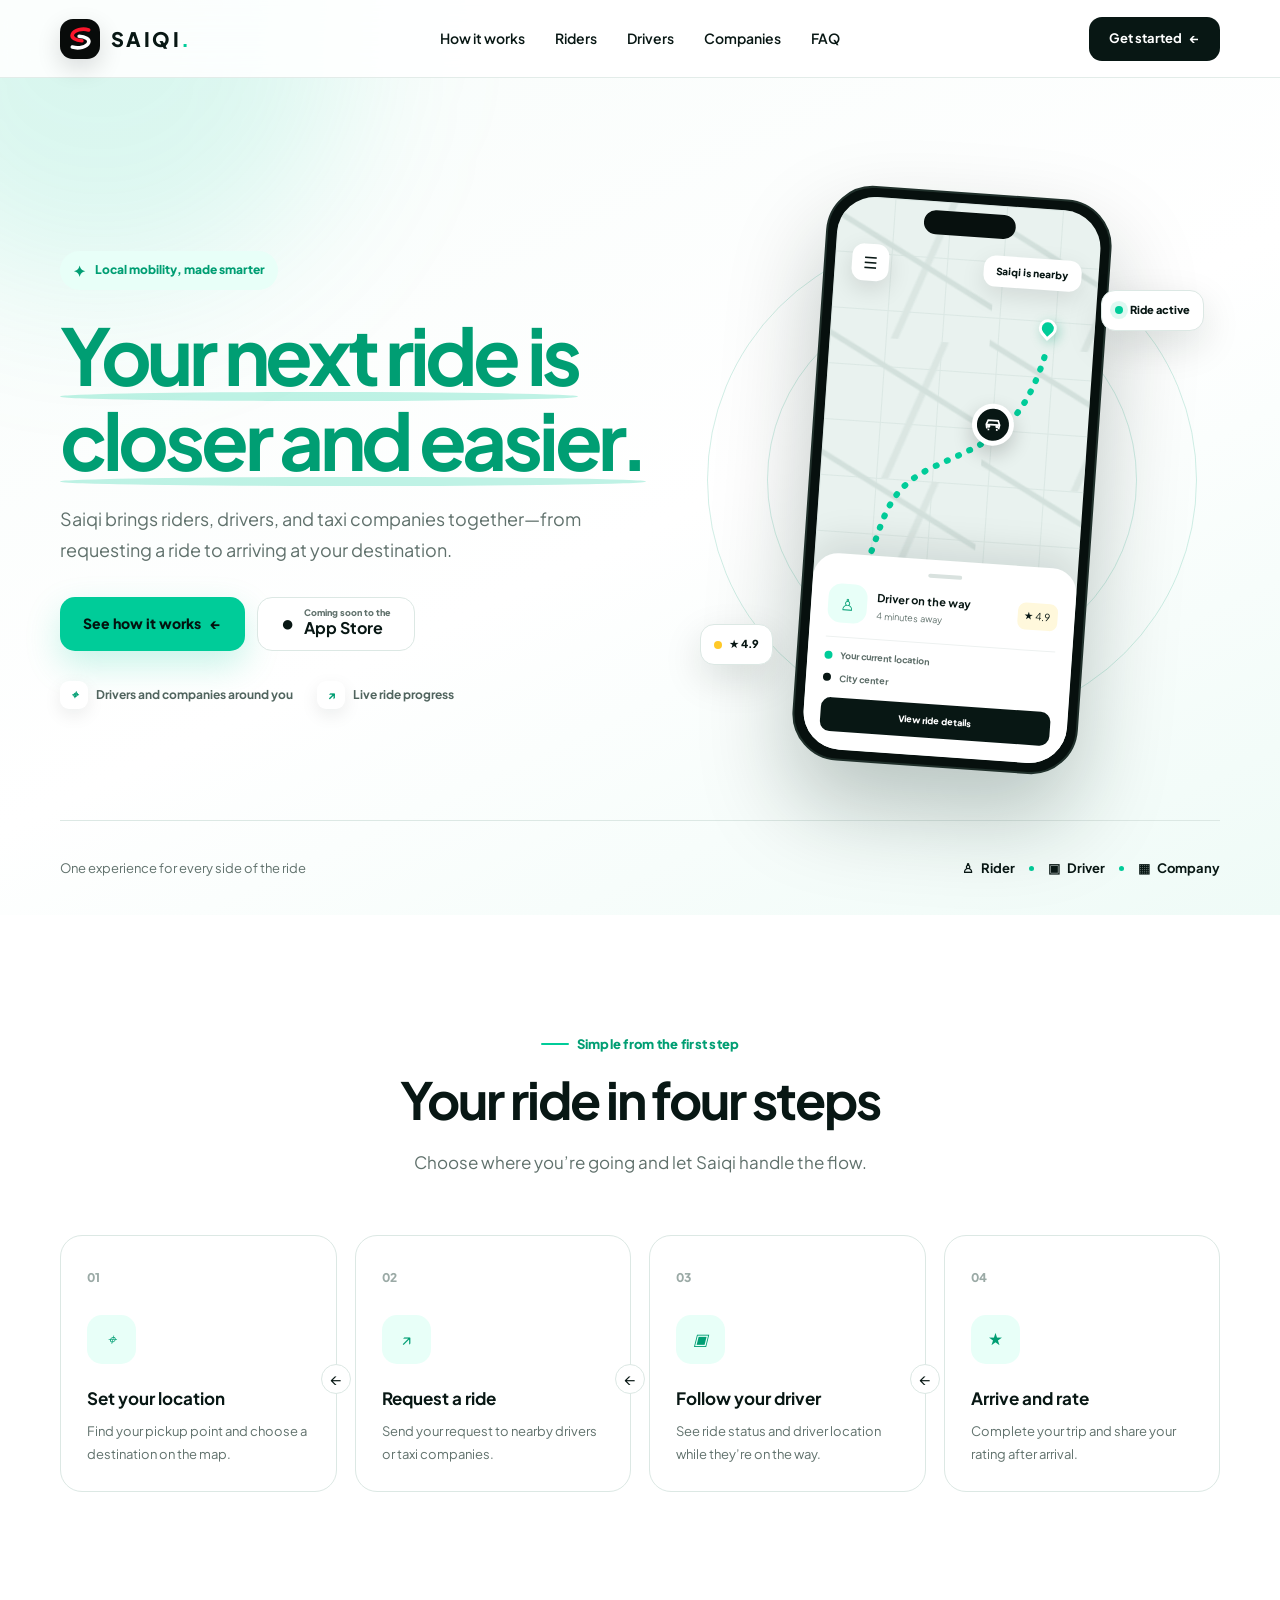
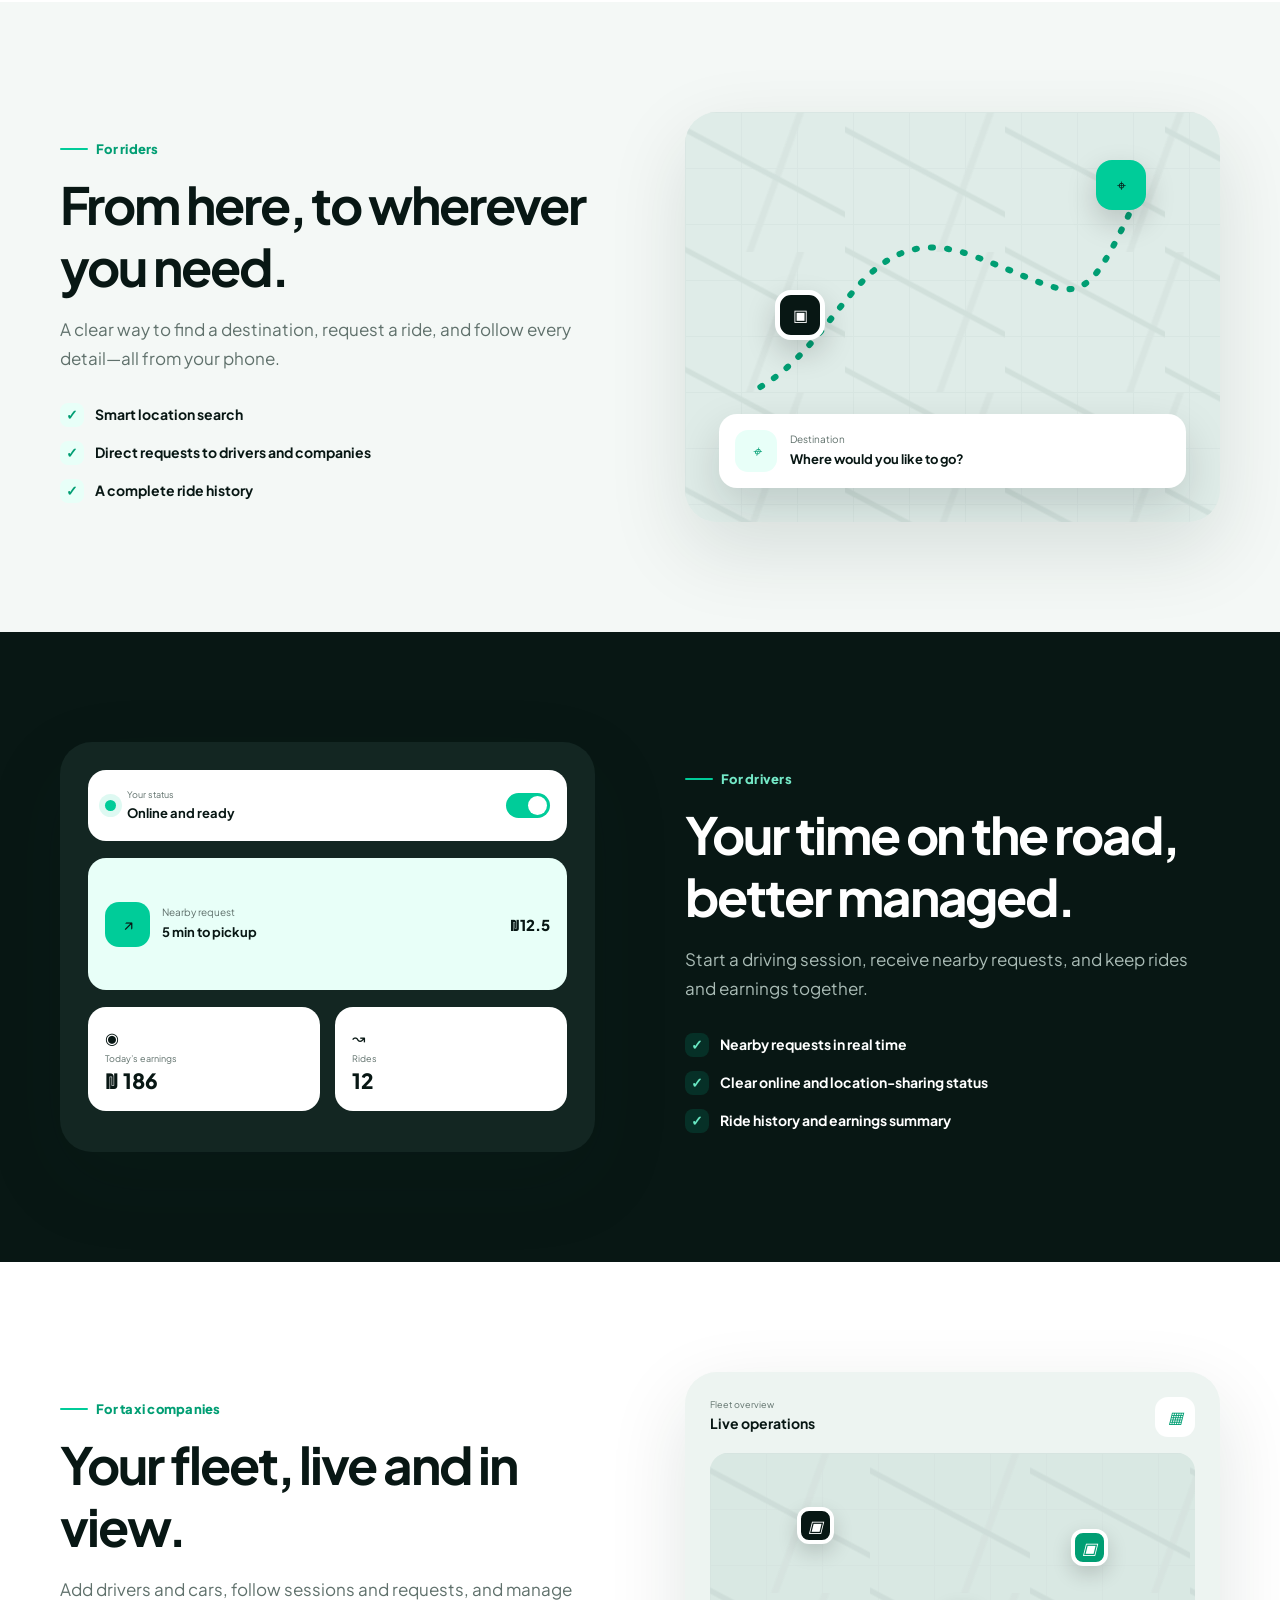
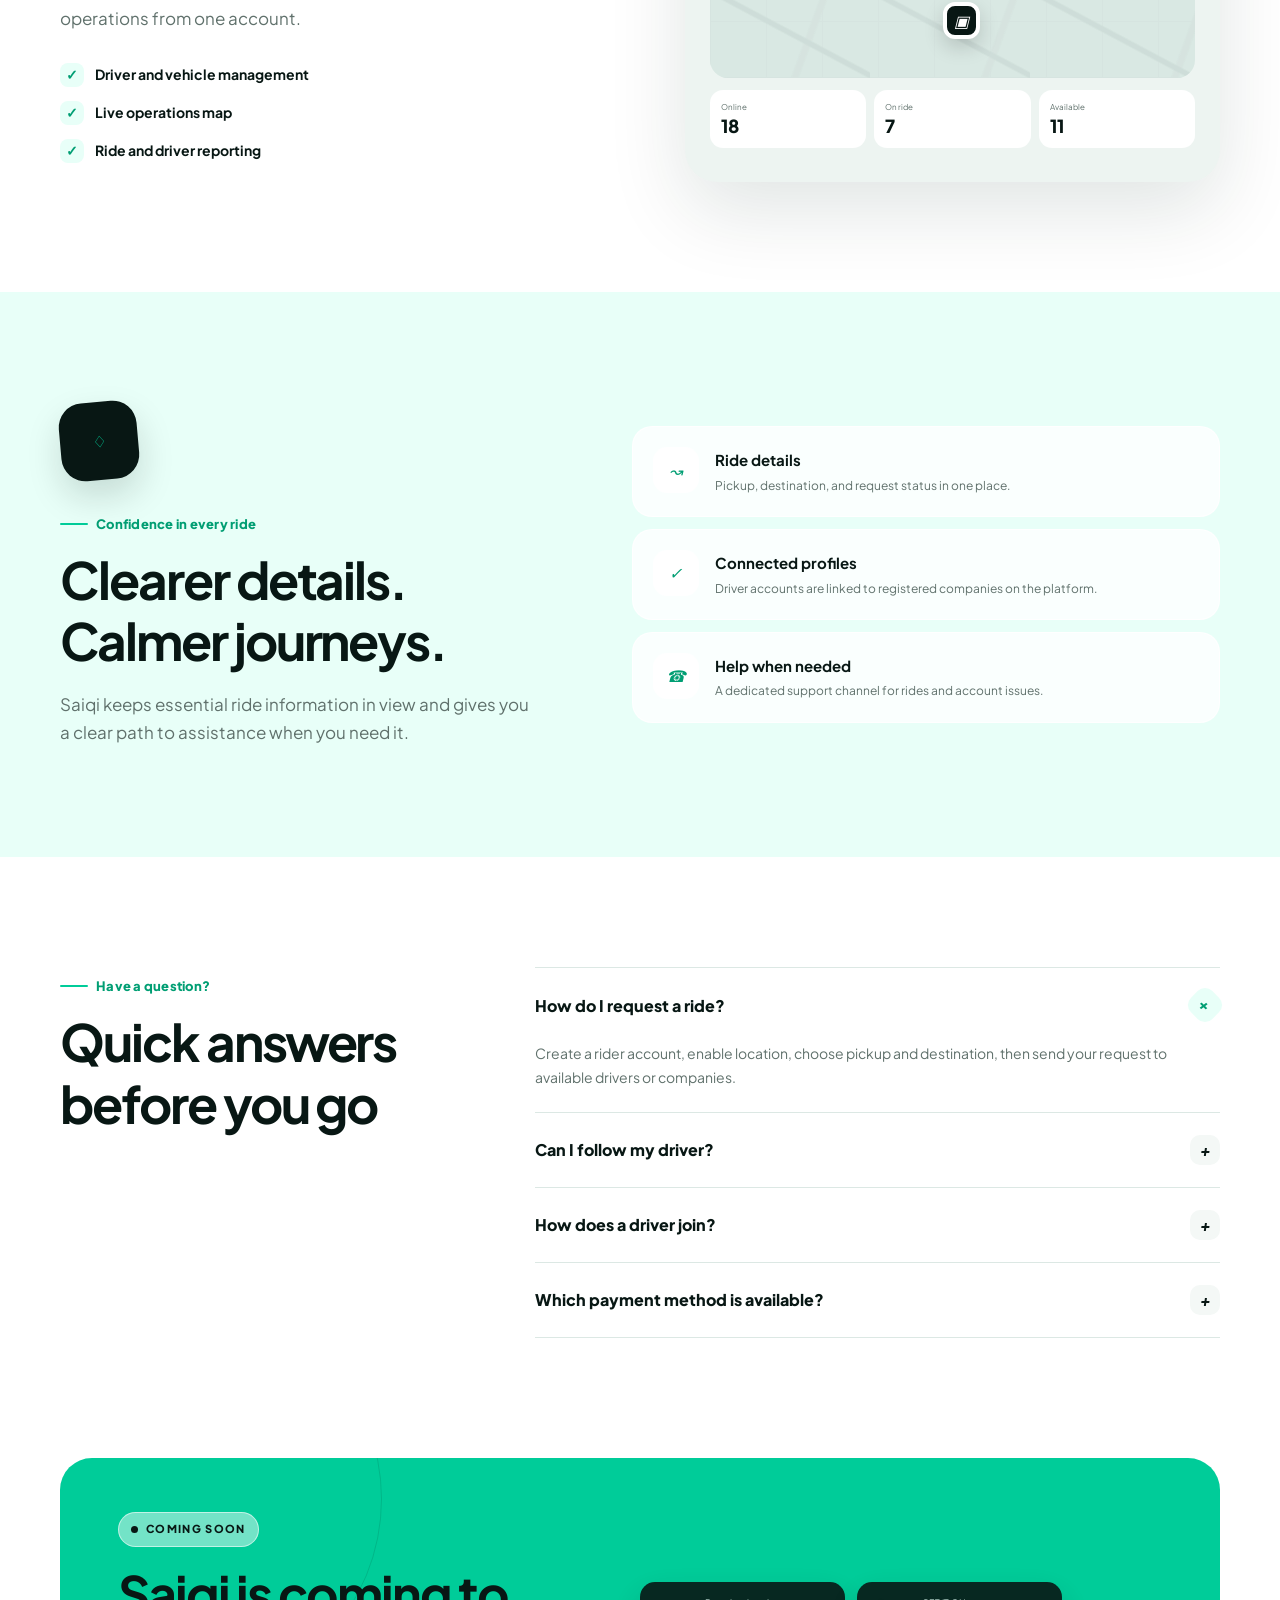
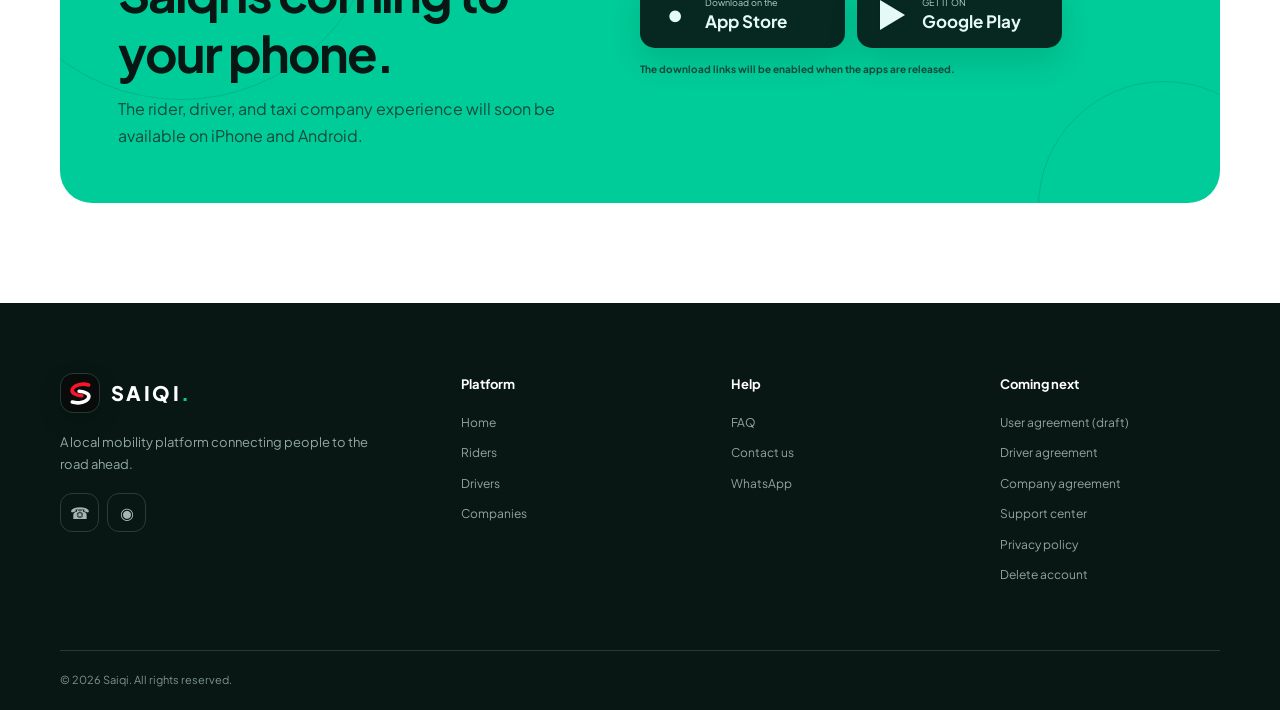
==== commit 197d9d09: "user agreement" ====
--- a/index.html
+++ b/index.html
@@ -130,7 +130,7 @@
     <section class="download" id="download"><div class="container download-card"><div class="download-copy"><span class="coming-soon">Coming soon</span><h2>Saiqi is coming to your phone.</h2><p>The rider, driver, and taxi company experience will soon be available on iPhone and Android.</p></div><div class="download-actions" aria-label="Saiqi mobile apps coming soon"><div class="store-badge" aria-disabled="true"><span class="store-badge-icon">●</span><span><small>Download on the</small><strong>App Store</strong></span></div><div class="store-badge" aria-disabled="true"><span class="store-badge-icon"><i class="play-icon"></i></span><span><small>GET IT ON</small><strong>Google Play</strong></span></div><span class="store-note">The download links will be enabled when the apps are released.</span></div></div></section>
   </main>
 
-  <footer class="footer"><div class="container footer-grid"><div class="footer-brand"><a class="brand" href="#top"><span class="brand-mark"><svg viewBox="0 0 64 64"><path d="M50 13C36 9 18 13 14 23c-3 8 8 13 21 14" fill="none" stroke="#fa152b" stroke-width="8" stroke-linecap="round"/><path d="M14 51c14 4 32 0 36-10 3-8-8-13-21-14" fill="none" stroke="#fff" stroke-width="8" stroke-linecap="round"/></svg></span><span class="brand-name">SAIQI<i>.</i></span></a><p data-ar="منصة تنقّل محلية تربط الناس بالطريق الأقرب." data-en="A local mobility platform connecting people to the road ahead.">منصة تنقّل محلية تربط الناس بالطريق الأقرب.</p><div class="contact-links"><a href="tel:+972598846632" aria-label="Call">☎</a><a href="https://wa.me/972598846632" aria-label="WhatsApp">◉</a></div></div><div class="footer-col"><h3 data-ar="المنصة" data-en="Platform">المنصة</h3><a href="#top" data-ar="الرئيسية" data-en="Home">الرئيسية</a><a href="#riders" data-ar="للركاب" data-en="Riders">للركاب</a><a href="#drivers" data-ar="للسائقين" data-en="Drivers">للسائقين</a><a href="#companies" data-ar="للشركات" data-en="Companies">للشركات</a></div><div class="footer-col"><h3 data-ar="المساعدة" data-en="Help">المساعدة</h3><a href="#faq" data-ar="الأسئلة الشائعة" data-en="FAQ">الأسئلة الشائعة</a><a href="tel:+972598846632" data-ar="اتصل بنا" data-en="Contact us">اتصل بنا</a><a href="https://wa.me/972598846632">WhatsApp</a></div><div class="footer-col"><h3 data-ar="قريباً" data-en="Coming next">قريباً</h3><a href="driver-agreement.html">Driver agreement</a><a href="company-agreement.html">Company agreement</a><a href="#" data-ar="مركز الدعم" data-en="Support center">مركز الدعم</a><a href="#" data-ar="سياسة الخصوصية" data-en="Privacy policy">سياسة الخصوصية</a><a href="#" data-ar="حذف الحساب" data-en="Delete account">حذف الحساب</a></div></div><div class="container footer-bottom"><span>© 2026 Saiqi. <span data-ar="جميع الحقوق محفوظة." data-en="All rights reserved.">جميع الحقوق محفوظة.</span></span></div></footer>
+  <footer class="footer"><div class="container footer-grid"><div class="footer-brand"><a class="brand" href="#top"><span class="brand-mark"><svg viewBox="0 0 64 64"><path d="M50 13C36 9 18 13 14 23c-3 8 8 13 21 14" fill="none" stroke="#fa152b" stroke-width="8" stroke-linecap="round"/><path d="M14 51c14 4 32 0 36-10 3-8-8-13-21-14" fill="none" stroke="#fff" stroke-width="8" stroke-linecap="round"/></svg></span><span class="brand-name">SAIQI<i>.</i></span></a><p data-ar="منصة تنقّل محلية تربط الناس بالطريق الأقرب." data-en="A local mobility platform connecting people to the road ahead.">منصة تنقّل محلية تربط الناس بالطريق الأقرب.</p><div class="contact-links"><a href="tel:+972598846632" aria-label="Call">☎</a><a href="https://wa.me/972598846632" aria-label="WhatsApp">◉</a></div></div><div class="footer-col"><h3 data-ar="المنصة" data-en="Platform">المنصة</h3><a href="#top" data-ar="الرئيسية" data-en="Home">الرئيسية</a><a href="#riders" data-ar="للركاب" data-en="Riders">للركاب</a><a href="#drivers" data-ar="للسائقين" data-en="Drivers">للسائقين</a><a href="#companies" data-ar="للشركات" data-en="Companies">للشركات</a></div><div class="footer-col"><h3 data-ar="المساعدة" data-en="Help">المساعدة</h3><a href="#faq" data-ar="الأسئلة الشائعة" data-en="FAQ">الأسئلة الشائعة</a><a href="tel:+972598846632" data-ar="اتصل بنا" data-en="Contact us">اتصل بنا</a><a href="https://wa.me/972598846632">WhatsApp</a></div><div class="footer-col"><h3 data-ar="قريباً" data-en="Coming next">قريباً</h3><a href="user-agreement.html">User agreement (draft)</a><a href="driver-agreement.html">Driver agreement</a><a href="company-agreement.html">Company agreement</a><a href="#" data-ar="مركز الدعم" data-en="Support center">مركز الدعم</a><a href="#" data-ar="سياسة الخصوصية" data-en="Privacy policy">سياسة الخصوصية</a><a href="#" data-ar="حذف الحساب" data-en="Delete account">حذف الحساب</a></div></div><div class="container footer-bottom"><span>© 2026 Saiqi. <span data-ar="جميع الحقوق محفوظة." data-en="All rights reserved.">جميع الحقوق محفوظة.</span></span></div></footer>
 
   <script>
     const nav=document.getElementById('nav');
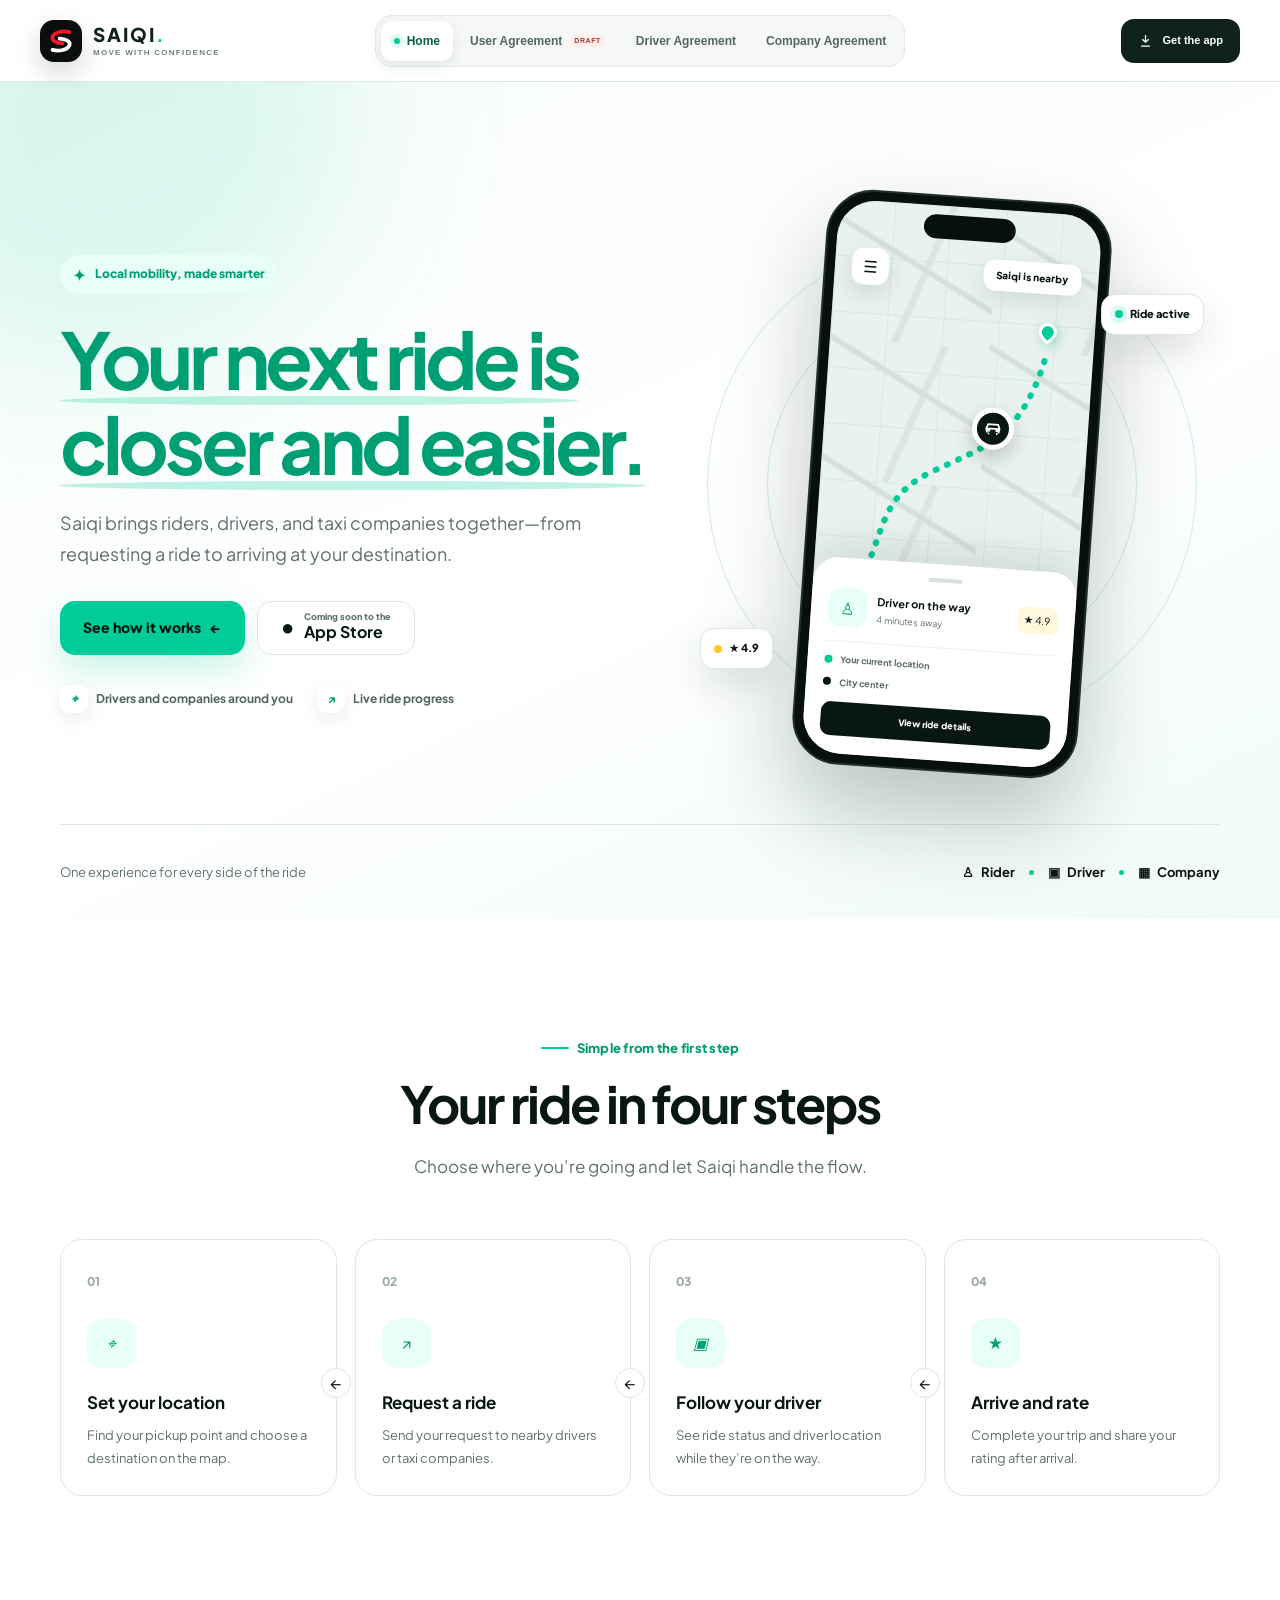
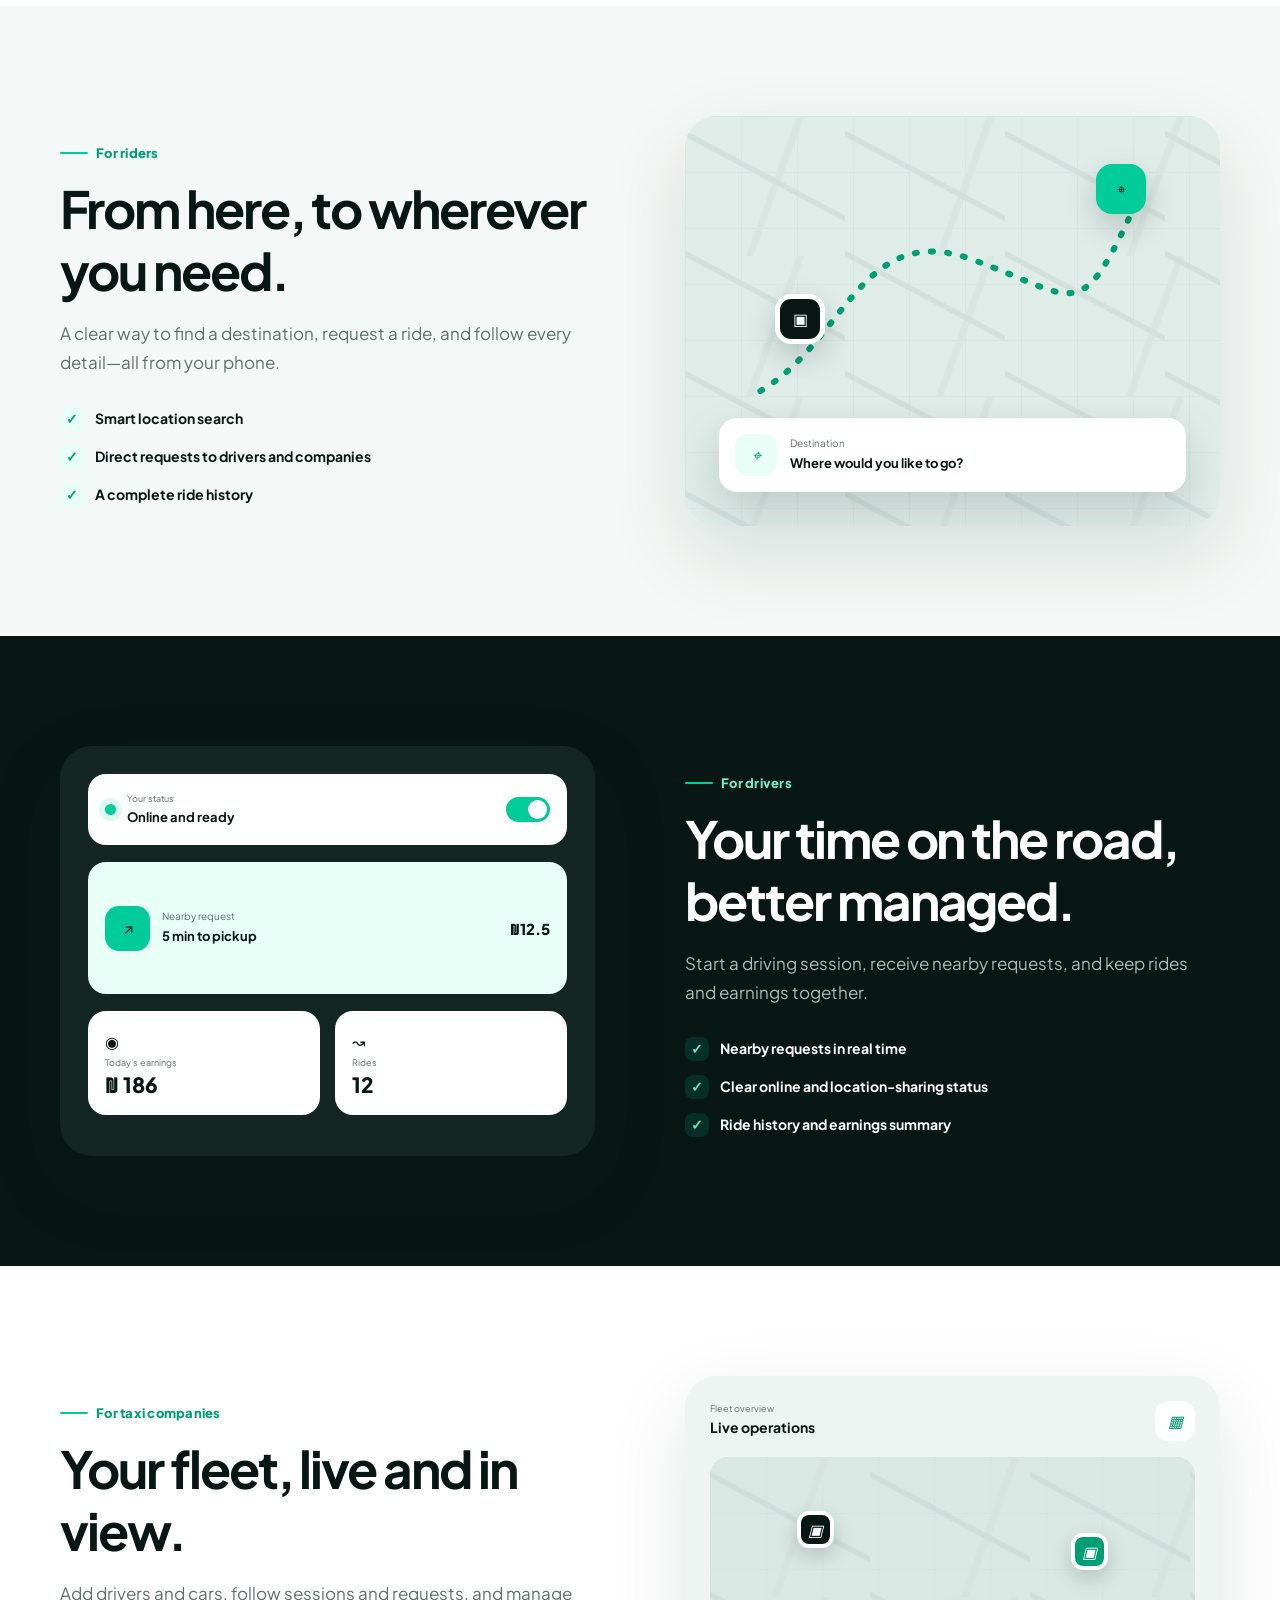
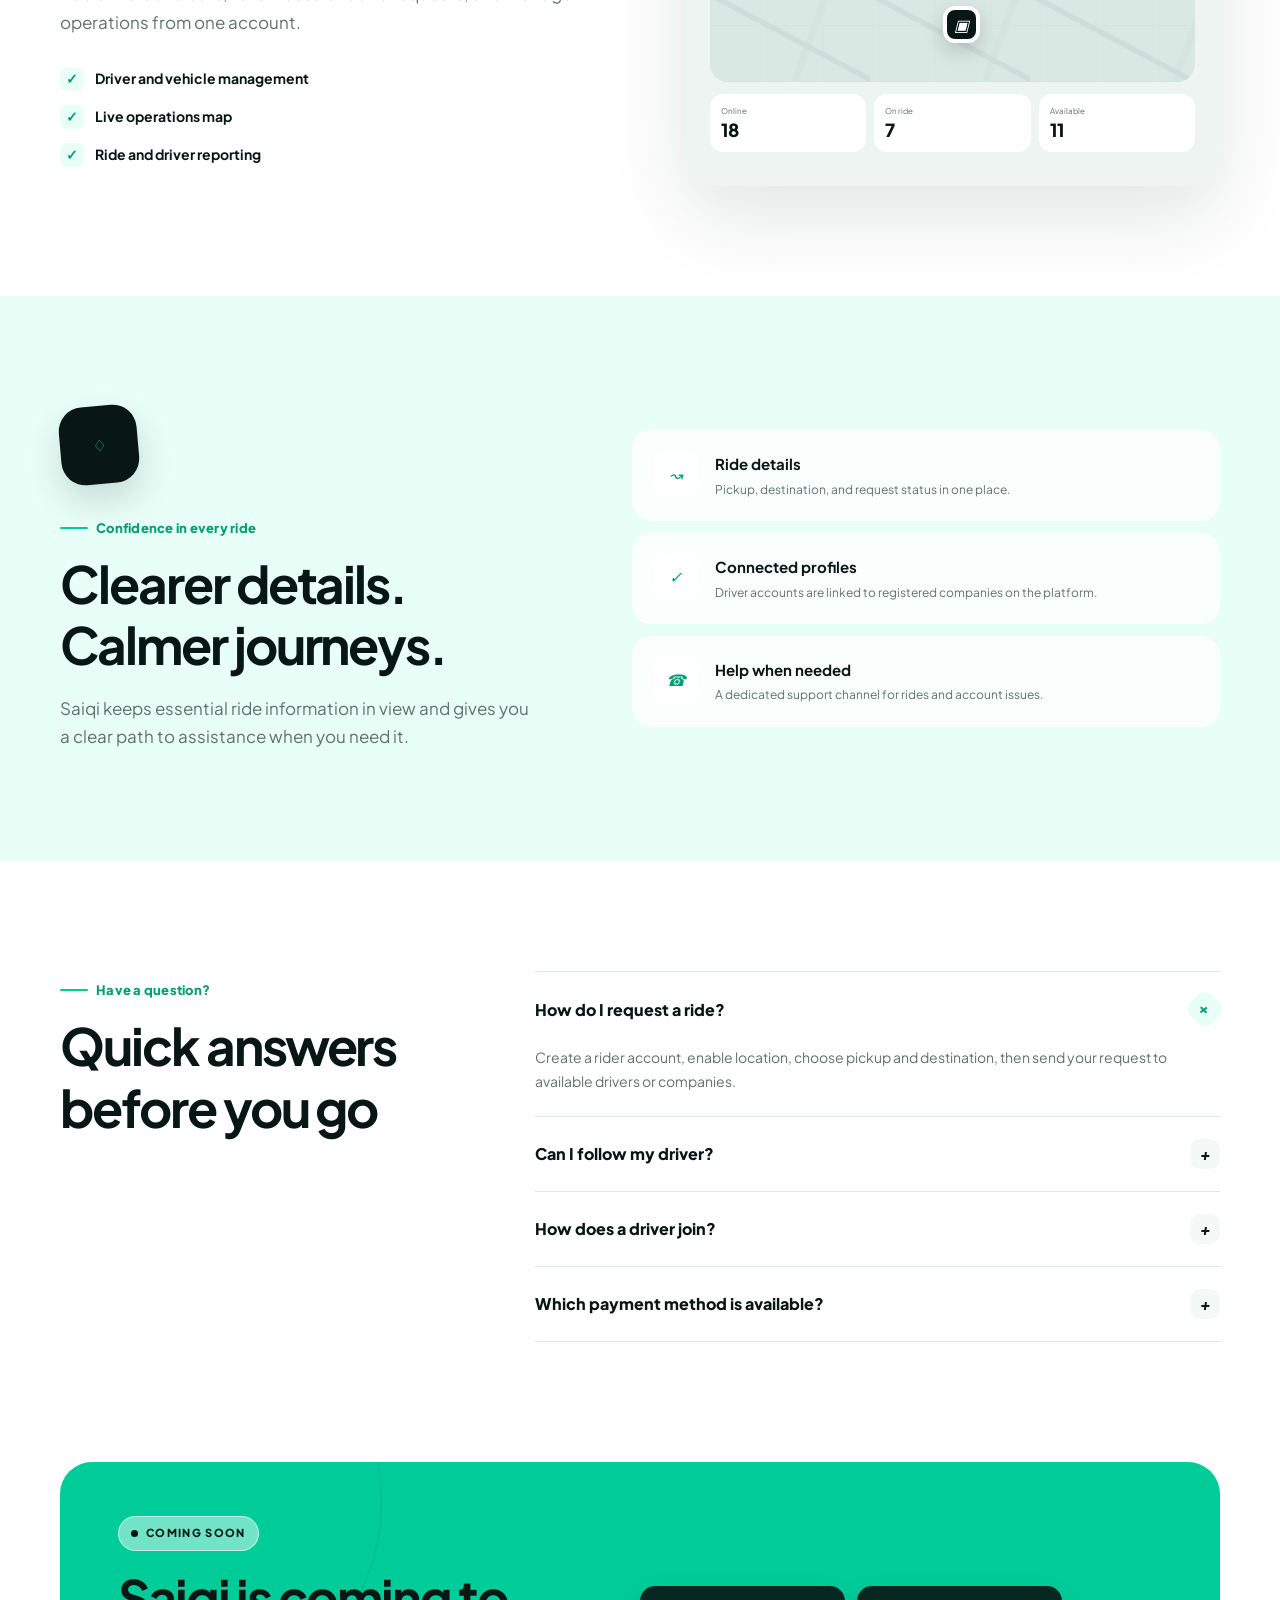
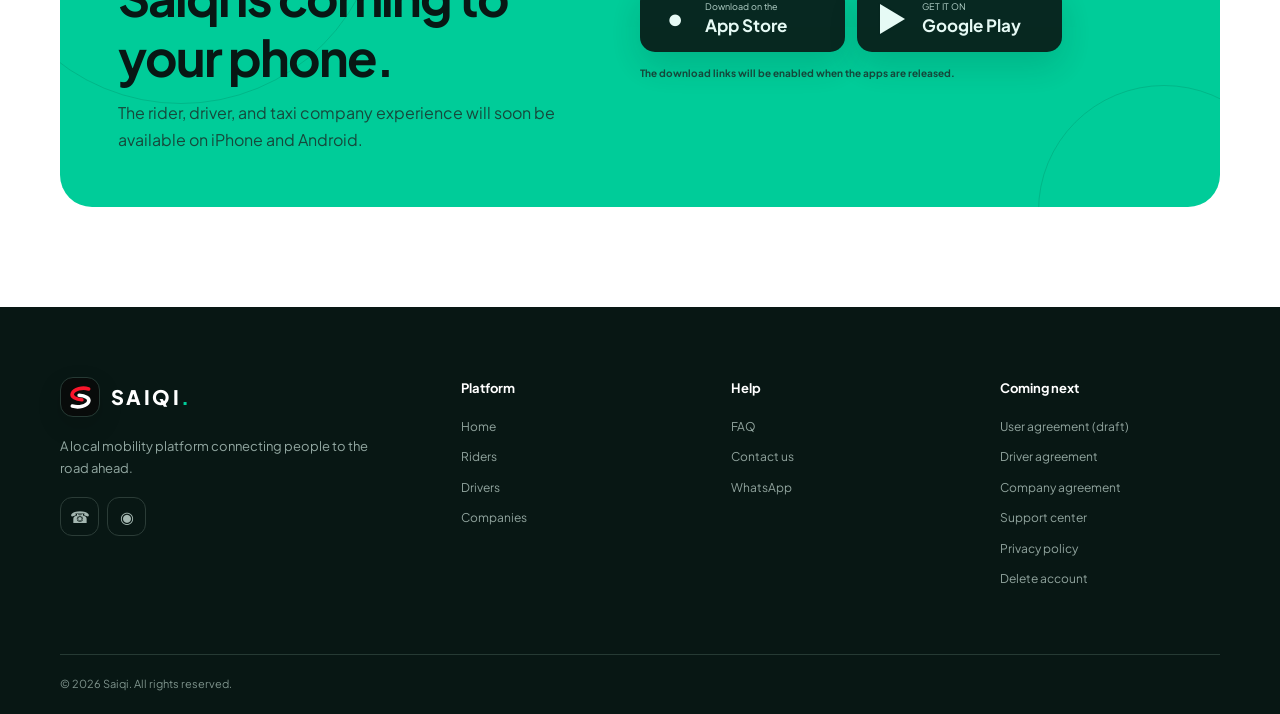
==== commit ee870ce1: "NEW UPDATE" ====
--- a/index.html
+++ b/index.html
@@ -40,27 +40,27 @@
     @media(max-width:620px){.container{width:min(100% - 28px,1160px)}.section{padding:78px 0}.header{height:70px}.nav{inset-block-start:70px}.brand-mark{width:36px;height:36px}.brand-name{font-size:17px}.hero{padding-top:105px}.hero-grid{gap:25px}.hero h1{font-size:45px}.hero-copy>p{font-size:15px}.hero-proof{flex-direction:column;gap:10px}.phone-stage{height:510px;transform:scale(.84);margin:-42px 0}.orbit.one{width:430px;height:430px}.float-one{right:-35px}.float-two{left:-35px}.audience-strip>div{flex-wrap:wrap;justify-content:center}.steps{grid-template-columns:1fr}.section-title h2{font-size:34px}.split{gap:38px}.visual{min-height:350px}.driver-visual{padding:19px}.request-card{grid-template-columns:auto 1fr}.request-card>b{grid-column:2}.safety-grid{gap:36px}.download{padding-bottom:70px}.download-card{padding:38px 28px;border-radius:24px}.download-actions{width:100%}.store-badge{width:100%;min-width:0}.footer-grid{grid-template-columns:1fr 1fr;gap:35px}.footer-brand{grid-column:1/-1}.footer-bottom{gap:20px;align-items:flex-start}.nav-cta{display:none}}
     @media(prefers-reduced-motion:reduce){html{scroll-behavior:auto}*{transition:none!important}}
   </style>
+  <link rel="stylesheet" href="site-header.css">
 </head>
-<body>
-  <header class="header">
-    <div class="container nav-wrap">
-      <a class="brand" href="#top" aria-label="Saiqi home">
-        <span class="brand-mark"><svg viewBox="0 0 64 64" aria-hidden="true"><path d="M50 13C36 9 18 13 14 23c-3 8 8 13 21 14" fill="none" stroke="#fa152b" stroke-width="8" stroke-linecap="round"/><path d="M14 51c14 4 32 0 36-10 3-8-8-13-21-14" fill="none" stroke="#fff" stroke-width="8" stroke-linecap="round"/></svg></span>
-        <span class="brand-name">SAIQI<i>.</i></span>
-      </a>
-      <nav class="nav" id="nav" aria-label="Main navigation">
-        <a href="#how" data-ar="كيف تعمل" data-en="How it works">كيف تعمل</a>
-        <a href="#riders" data-ar="للركاب" data-en="Riders">للركاب</a>
-        <a href="#drivers" data-ar="للسائقين" data-en="Drivers">للسائقين</a>
-        <a href="#companies" data-ar="للشركات" data-en="Companies">للشركات</a>
-        <a href="#faq" data-ar="الأسئلة الشائعة" data-en="FAQ">الأسئلة الشائعة</a>
-      </nav>
-      <div class="nav-actions">
-        <a class="nav-cta" href="#download"><span data-ar="ابدأ مع سائقي" data-en="Get started">ابدأ مع سائقي</span><span>←</span></a>
-        <button class="menu" id="menuButton" type="button" aria-label="Open menu"><svg viewBox="0 0 24 24" width="20" fill="none" stroke="currentColor" stroke-width="2"><path d="M4 7h16M4 12h16M4 17h16"/></svg></button>
-      </div>
+<body data-page="home">
+<header class="saiqi-site-header">
+  <div class="saiqi-header-inner">
+    <a class="saiqi-logo" href="index.html" aria-label="Saiqi home">
+      <span class="saiqi-logo-mark"><svg viewBox="0 0 64 64" aria-hidden="true"><path d="M50 13C36 9 18 13 14 23c-3 8 8 13 21 14" fill="none" stroke="#fa152b" stroke-width="8" stroke-linecap="round"/><path d="M14 51c14 4 32 0 36-10 3-8-8-13-21-14" fill="none" stroke="#fff" stroke-width="8" stroke-linecap="round"/></svg></span>
+      <span class="saiqi-logo-copy"><span class="saiqi-logo-name">SAIQI<i>.</i></span><small>Move with confidence</small></span>
+    </a>
+    <nav class="saiqi-nav" id="saiqiNavigation" aria-label="Primary navigation">
+      <a class="saiqi-nav-link" href="index.html" data-nav-page="home">Home</a>
+      <a class="saiqi-nav-link" href="user-agreement.html" data-nav-page="user">User Agreement <span class="saiqi-draft-badge">Draft</span></a>
+      <a class="saiqi-nav-link" href="driver-agreement.html" data-nav-page="driver">Driver Agreement</a>
+      <a class="saiqi-nav-link" href="company-agreement.html" data-nav-page="company">Company Agreement</a>
+    </nav>
+    <div class="saiqi-header-actions">
+      <a class="saiqi-download" href="index.html#download"><svg viewBox="0 0 24 24" fill="none" stroke="currentColor" stroke-width="2" aria-hidden="true"><path d="M12 3v12m0 0 5-5m-5 5-5-5M5 21h14"/></svg>Get the app</a>
+      <button class="saiqi-menu-button" type="button" aria-expanded="false" aria-controls="saiqiNavigation" aria-label="Toggle navigation"><svg class="open" viewBox="0 0 24 24" fill="none" stroke="currentColor" stroke-width="2"><path d="M4 7h16M4 12h16M4 17h16"/></svg><svg class="close" viewBox="0 0 24 24" fill="none" stroke="currentColor" stroke-width="2"><path d="m6 6 12 12M18 6 6 18"/></svg></button>
     </div>
-  </header>
+  </div>
+</header>
 
   <main id="top">
     <section class="hero">
@@ -133,10 +133,9 @@
   <footer class="footer"><div class="container footer-grid"><div class="footer-brand"><a class="brand" href="#top"><span class="brand-mark"><svg viewBox="0 0 64 64"><path d="M50 13C36 9 18 13 14 23c-3 8 8 13 21 14" fill="none" stroke="#fa152b" stroke-width="8" stroke-linecap="round"/><path d="M14 51c14 4 32 0 36-10 3-8-8-13-21-14" fill="none" stroke="#fff" stroke-width="8" stroke-linecap="round"/></svg></span><span class="brand-name">SAIQI<i>.</i></span></a><p data-ar="منصة تنقّل محلية تربط الناس بالطريق الأقرب." data-en="A local mobility platform connecting people to the road ahead.">منصة تنقّل محلية تربط الناس بالطريق الأقرب.</p><div class="contact-links"><a href="tel:+972598846632" aria-label="Call">☎</a><a href="https://wa.me/972598846632" aria-label="WhatsApp">◉</a></div></div><div class="footer-col"><h3 data-ar="المنصة" data-en="Platform">المنصة</h3><a href="#top" data-ar="الرئيسية" data-en="Home">الرئيسية</a><a href="#riders" data-ar="للركاب" data-en="Riders">للركاب</a><a href="#drivers" data-ar="للسائقين" data-en="Drivers">للسائقين</a><a href="#companies" data-ar="للشركات" data-en="Companies">للشركات</a></div><div class="footer-col"><h3 data-ar="المساعدة" data-en="Help">المساعدة</h3><a href="#faq" data-ar="الأسئلة الشائعة" data-en="FAQ">الأسئلة الشائعة</a><a href="tel:+972598846632" data-ar="اتصل بنا" data-en="Contact us">اتصل بنا</a><a href="https://wa.me/972598846632">WhatsApp</a></div><div class="footer-col"><h3 data-ar="قريباً" data-en="Coming next">قريباً</h3><a href="user-agreement.html">User agreement (draft)</a><a href="driver-agreement.html">Driver agreement</a><a href="company-agreement.html">Company agreement</a><a href="#" data-ar="مركز الدعم" data-en="Support center">مركز الدعم</a><a href="#" data-ar="سياسة الخصوصية" data-en="Privacy policy">سياسة الخصوصية</a><a href="#" data-ar="حذف الحساب" data-en="Delete account">حذف الحساب</a></div></div><div class="container footer-bottom"><span>© 2026 Saiqi. <span data-ar="جميع الحقوق محفوظة." data-en="All rights reserved.">جميع الحقوق محفوظة.</span></span></div></footer>
 
   <script>
-    const nav=document.getElementById('nav');
     document.querySelectorAll('[data-en]').forEach(element=>element.textContent=element.dataset.en);
-    document.getElementById('menuButton').addEventListener('click',()=>nav.classList.toggle('open'));nav.querySelectorAll('a').forEach(link=>link.addEventListener('click',()=>nav.classList.remove('open')));
     document.querySelectorAll('.faq-question').forEach(button=>button.addEventListener('click',()=>{const item=button.closest('.faq-item'),wasOpen=item.classList.contains('open');document.querySelectorAll('.faq-item').forEach(x=>x.classList.remove('open'));if(!wasOpen)item.classList.add('open')}));
   </script>
+<script src="site-header.js"></script>
 </body>
 </html>
--- a/site-header.css
+++ b/site-header.css
@@ -0,0 +1,19 @@
+/* Shared Saiqi navigation — static and GitHub Pages compatible. */
+.saiqi-site-header{position:sticky;top:0;z-index:1000;height:82px;background:rgba(255,255,255,.86);border-bottom:1px solid rgba(214,229,224,.86);backdrop-filter:blur(20px);-webkit-backdrop-filter:blur(20px);transition:box-shadow .25s,background .25s}
+.saiqi-site-header.is-scrolled{background:rgba(255,255,255,.96);box-shadow:0 14px 40px rgba(16,34,29,.08)}
+.saiqi-header-inner{width:min(1200px,calc(100% - 40px));height:100%;margin:auto;display:grid;grid-template-columns:1fr auto 1fr;align-items:center;gap:24px}
+.saiqi-logo{display:inline-flex;align-items:center;gap:11px;width:max-content;color:#10221d;text-decoration:none;direction:ltr}
+.saiqi-logo-mark{width:42px;height:42px;border-radius:14px;background:#0a0e0d;display:grid;place-items:center;box-shadow:0 10px 26px rgba(0,0,0,.16);transition:transform .25s}
+.saiqi-logo:hover .saiqi-logo-mark{transform:rotate(-4deg) scale(1.04)}.saiqi-logo-mark svg{width:30px;height:30px}
+.saiqi-logo-copy{display:grid;line-height:1}.saiqi-logo-name{font:800 19px/1 "Plus Jakarta Sans","DM Sans",sans-serif;letter-spacing:.11em}.saiqi-logo-name i{font-style:normal;color:#00cc99}.saiqi-logo-copy small{margin-top:5px;color:#70817c;font:700 8px/1 "DM Sans",sans-serif;letter-spacing:.16em;text-transform:uppercase}
+.saiqi-nav{display:flex;align-items:center;gap:4px;padding:5px;border:1px solid #e0ebe7;border-radius:17px;background:#f5f8f7}
+.saiqi-nav-link{position:relative;display:flex;align-items:center;gap:7px;min-height:40px;padding:0 13px;border-radius:12px;color:#536660!important;text-decoration:none!important;font:700 12px/1 "DM Sans",sans-serif;white-space:nowrap;transition:color .2s,background .2s,box-shadow .2s}
+.saiqi-nav-link:hover{color:#10221d!important;background:#fff}.saiqi-nav-link[aria-current="page"]{color:#075f49!important;background:#fff;box-shadow:0 5px 15px rgba(25,67,56,.09)}
+.saiqi-nav-link[aria-current="page"]:before{content:"";width:6px;height:6px;border-radius:50%;background:#00cc99;box-shadow:0 0 0 4px rgba(0,204,153,.12)}
+.saiqi-draft-badge{padding:3px 5px;border-radius:5px;background:#fff0ee;color:#a43830;font-size:7px;letter-spacing:.08em;text-transform:uppercase}
+.saiqi-header-actions{justify-self:end;display:flex;align-items:center;gap:9px}.saiqi-download{display:inline-flex;align-items:center;gap:9px;min-height:44px;padding:0 17px;border-radius:13px;background:#10221d;color:#fff!important;text-decoration:none!important;font:800 11px/1 "DM Sans",sans-serif;transition:transform .2s,background .2s}.saiqi-download:hover{background:#008f6b;transform:translateY(-1px)}.saiqi-download svg{width:15px;height:15px}
+.saiqi-menu-button{display:none;width:44px;height:44px;border:1px solid #dfe9e5;border-radius:13px;background:#f5f8f7;color:#10221d;cursor:pointer;place-items:center}.saiqi-menu-button svg{width:21px}.saiqi-menu-button .close{display:none}.saiqi-menu-button[aria-expanded="true"] .open{display:none}.saiqi-menu-button[aria-expanded="true"] .close{display:block}
+body[data-page="home"]>.hero,body[data-page="home"] main>.hero{padding-top:72px}body[data-page="driver"] main>.hero{padding-top:64px}
+@media(max-width:980px){.saiqi-header-inner{grid-template-columns:1fr auto}.saiqi-nav{display:none;position:absolute;inset:calc(100% + 10px) 20px auto;padding:10px;border-radius:20px;background:rgba(255,255,255,.98);box-shadow:0 24px 60px rgba(16,34,29,.16);flex-direction:column;align-items:stretch}.saiqi-nav.is-open{display:flex}.saiqi-nav-link{min-height:48px;padding:0 15px;font-size:13px}.saiqi-menu-button{display:grid}.saiqi-download{display:none}}
+@media(max-width:560px){.saiqi-site-header{height:72px}.saiqi-header-inner{width:calc(100% - 24px)}.saiqi-logo-mark{width:38px;height:38px;border-radius:12px}.saiqi-logo-mark svg{width:27px}.saiqi-logo-name{font-size:17px}.saiqi-logo-copy small{display:none}.saiqi-nav{inset-inline:12px}.saiqi-menu-button{width:40px;height:40px}body[data-page="home"]>.hero,body[data-page="home"] main>.hero{padding-top:48px}body[data-page="driver"] main>.hero{padding-top:42px}}
+@media print{.saiqi-site-header{display:none!important}}
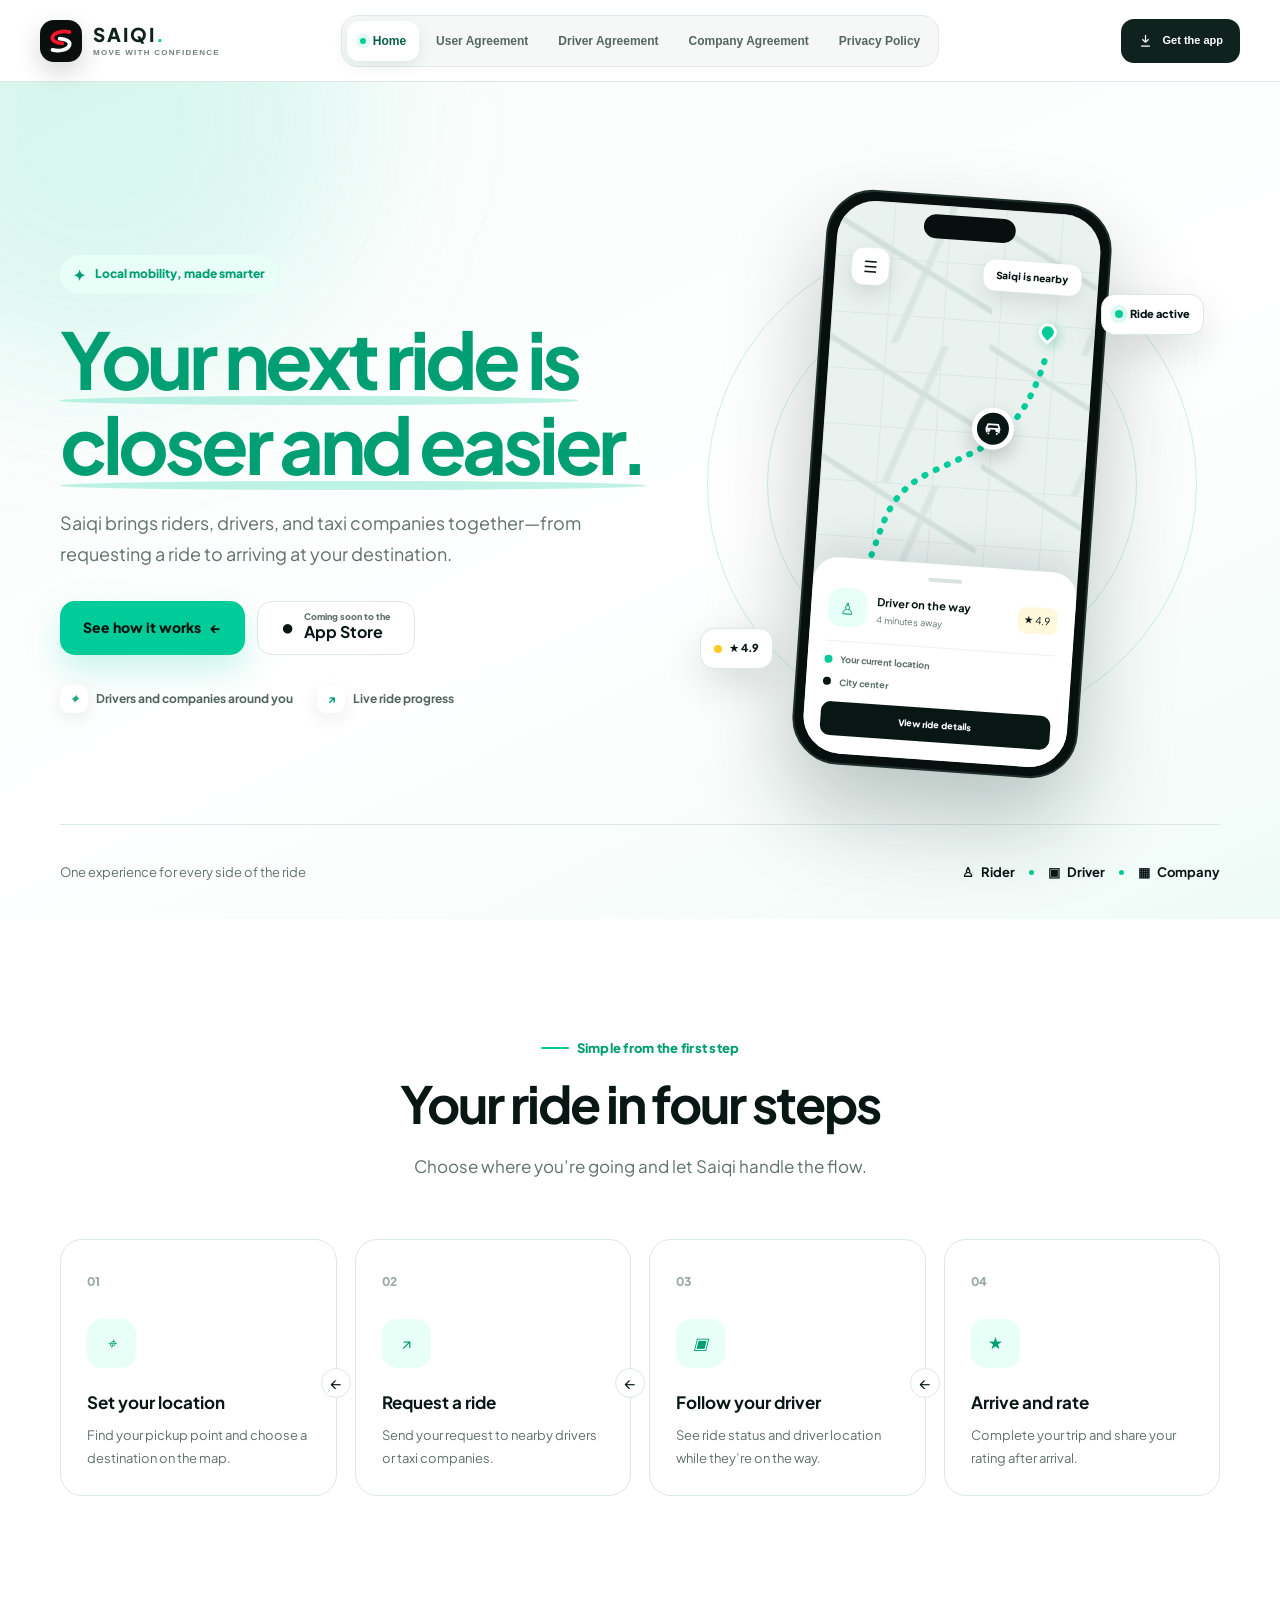
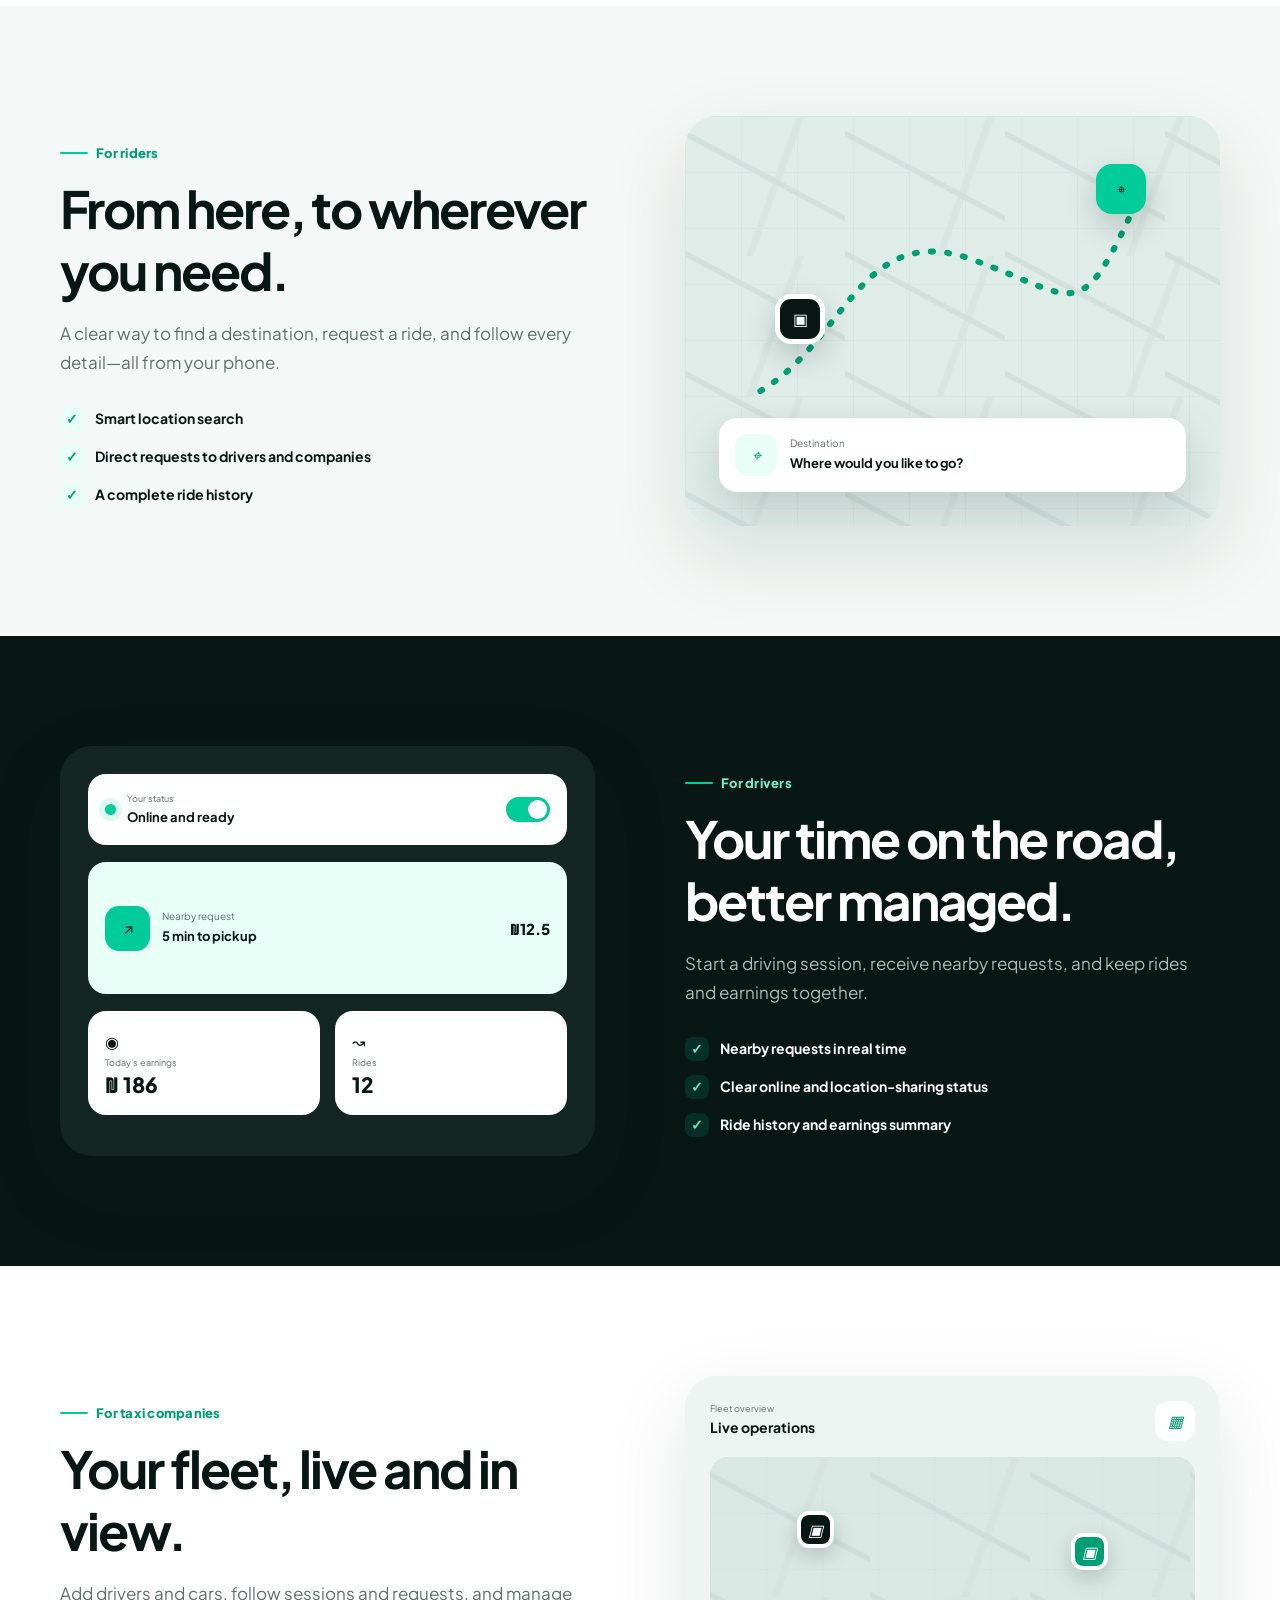
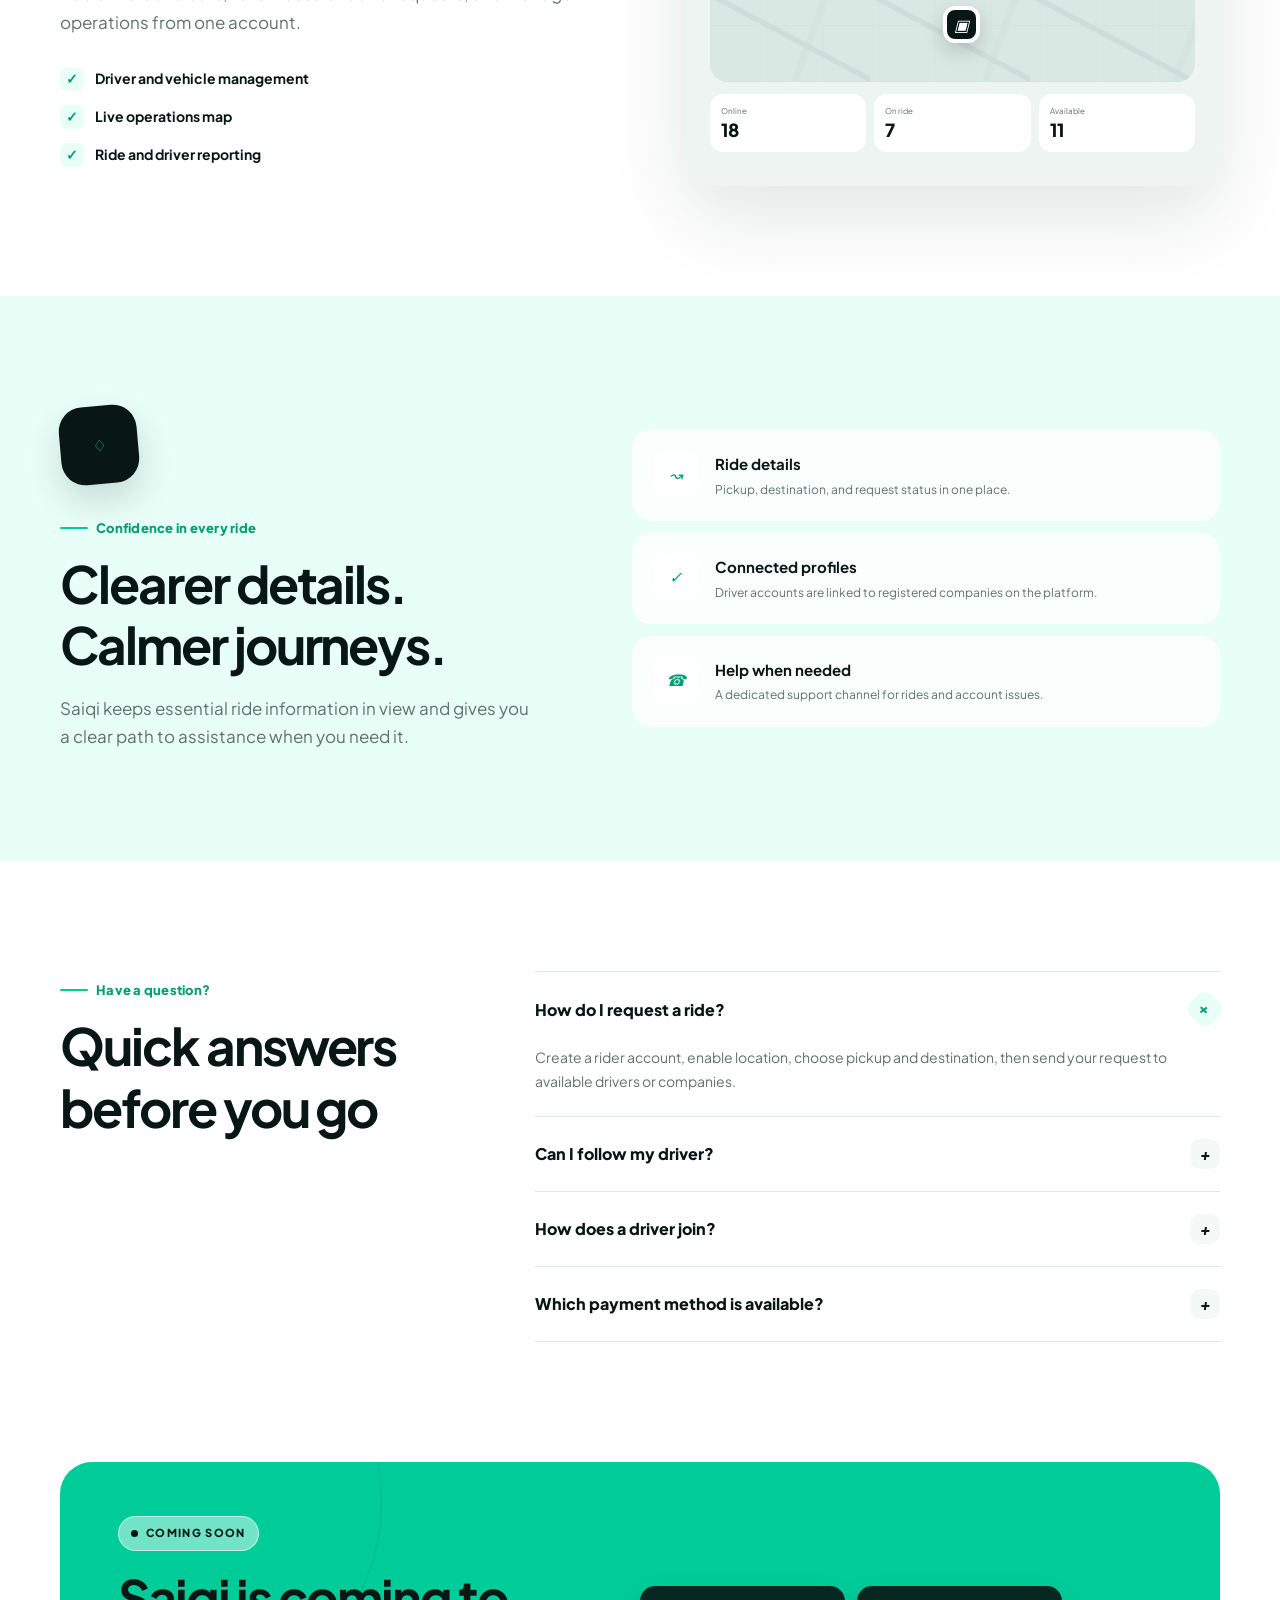
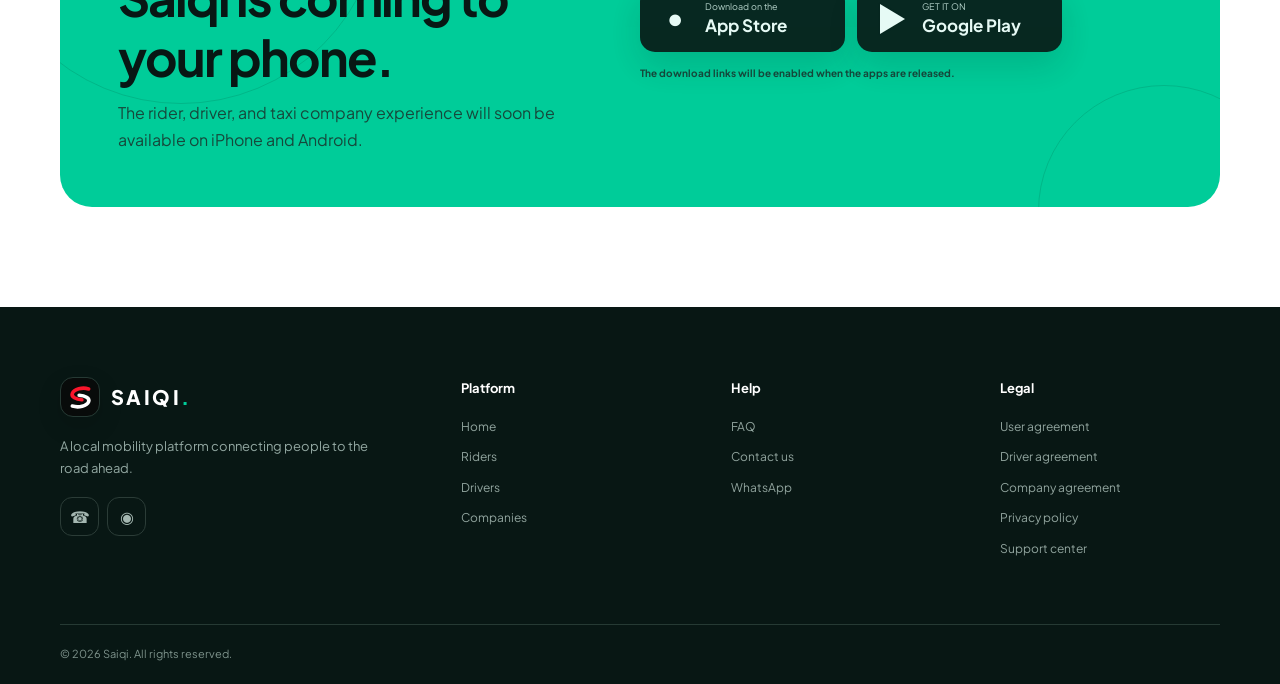
==== commit b7620793: "new upadte ff" ====
--- a/index.html
+++ b/index.html
@@ -51,9 +51,10 @@
     </a>
     <nav class="saiqi-nav" id="saiqiNavigation" aria-label="Primary navigation">
       <a class="saiqi-nav-link" href="index.html" data-nav-page="home">Home</a>
-      <a class="saiqi-nav-link" href="user-agreement.html" data-nav-page="user">User Agreement <span class="saiqi-draft-badge">Draft</span></a>
+      <a class="saiqi-nav-link" href="user-agreement.html" data-nav-page="user">User Agreement</a>
       <a class="saiqi-nav-link" href="driver-agreement.html" data-nav-page="driver">Driver Agreement</a>
       <a class="saiqi-nav-link" href="company-agreement.html" data-nav-page="company">Company Agreement</a>
+      <a class="saiqi-nav-link" href="privacy.html" data-nav-page="privacy">Privacy Policy</a>
     </nav>
     <div class="saiqi-header-actions">
       <a class="saiqi-download" href="index.html#download"><svg viewBox="0 0 24 24" fill="none" stroke="currentColor" stroke-width="2" aria-hidden="true"><path d="M12 3v12m0 0 5-5m-5 5-5-5M5 21h14"/></svg>Get the app</a>
@@ -130,7 +131,7 @@
     <section class="download" id="download"><div class="container download-card"><div class="download-copy"><span class="coming-soon">Coming soon</span><h2>Saiqi is coming to your phone.</h2><p>The rider, driver, and taxi company experience will soon be available on iPhone and Android.</p></div><div class="download-actions" aria-label="Saiqi mobile apps coming soon"><div class="store-badge" aria-disabled="true"><span class="store-badge-icon">●</span><span><small>Download on the</small><strong>App Store</strong></span></div><div class="store-badge" aria-disabled="true"><span class="store-badge-icon"><i class="play-icon"></i></span><span><small>GET IT ON</small><strong>Google Play</strong></span></div><span class="store-note">The download links will be enabled when the apps are released.</span></div></div></section>
   </main>
 
-  <footer class="footer"><div class="container footer-grid"><div class="footer-brand"><a class="brand" href="#top"><span class="brand-mark"><svg viewBox="0 0 64 64"><path d="M50 13C36 9 18 13 14 23c-3 8 8 13 21 14" fill="none" stroke="#fa152b" stroke-width="8" stroke-linecap="round"/><path d="M14 51c14 4 32 0 36-10 3-8-8-13-21-14" fill="none" stroke="#fff" stroke-width="8" stroke-linecap="round"/></svg></span><span class="brand-name">SAIQI<i>.</i></span></a><p data-ar="منصة تنقّل محلية تربط الناس بالطريق الأقرب." data-en="A local mobility platform connecting people to the road ahead.">منصة تنقّل محلية تربط الناس بالطريق الأقرب.</p><div class="contact-links"><a href="tel:+972598846632" aria-label="Call">☎</a><a href="https://wa.me/972598846632" aria-label="WhatsApp">◉</a></div></div><div class="footer-col"><h3 data-ar="المنصة" data-en="Platform">المنصة</h3><a href="#top" data-ar="الرئيسية" data-en="Home">الرئيسية</a><a href="#riders" data-ar="للركاب" data-en="Riders">للركاب</a><a href="#drivers" data-ar="للسائقين" data-en="Drivers">للسائقين</a><a href="#companies" data-ar="للشركات" data-en="Companies">للشركات</a></div><div class="footer-col"><h3 data-ar="المساعدة" data-en="Help">المساعدة</h3><a href="#faq" data-ar="الأسئلة الشائعة" data-en="FAQ">الأسئلة الشائعة</a><a href="tel:+972598846632" data-ar="اتصل بنا" data-en="Contact us">اتصل بنا</a><a href="https://wa.me/972598846632">WhatsApp</a></div><div class="footer-col"><h3 data-ar="قريباً" data-en="Coming next">قريباً</h3><a href="user-agreement.html">User agreement (draft)</a><a href="driver-agreement.html">Driver agreement</a><a href="company-agreement.html">Company agreement</a><a href="#" data-ar="مركز الدعم" data-en="Support center">مركز الدعم</a><a href="#" data-ar="سياسة الخصوصية" data-en="Privacy policy">سياسة الخصوصية</a><a href="#" data-ar="حذف الحساب" data-en="Delete account">حذف الحساب</a></div></div><div class="container footer-bottom"><span>© 2026 Saiqi. <span data-ar="جميع الحقوق محفوظة." data-en="All rights reserved.">جميع الحقوق محفوظة.</span></span></div></footer>
+  <footer class="footer"><div class="container footer-grid"><div class="footer-brand"><a class="brand" href="#top"><span class="brand-mark"><svg viewBox="0 0 64 64"><path d="M50 13C36 9 18 13 14 23c-3 8 8 13 21 14" fill="none" stroke="#fa152b" stroke-width="8" stroke-linecap="round"/><path d="M14 51c14 4 32 0 36-10 3-8-8-13-21-14" fill="none" stroke="#fff" stroke-width="8" stroke-linecap="round"/></svg></span><span class="brand-name">SAIQI<i>.</i></span></a><p data-ar="منصة تنقّل محلية تربط الناس بالطريق الأقرب." data-en="A local mobility platform connecting people to the road ahead.">منصة تنقّل محلية تربط الناس بالطريق الأقرب.</p><div class="contact-links"><a href="tel:+972598846632" aria-label="Call">☎</a><a href="https://wa.me/972598846632" aria-label="WhatsApp">◉</a></div></div><div class="footer-col"><h3 data-ar="المنصة" data-en="Platform">المنصة</h3><a href="#top" data-ar="الرئيسية" data-en="Home">الرئيسية</a><a href="#riders" data-ar="للركاب" data-en="Riders">للركاب</a><a href="#drivers" data-ar="للسائقين" data-en="Drivers">للسائقين</a><a href="#companies" data-ar="للشركات" data-en="Companies">للشركات</a></div><div class="footer-col"><h3 data-ar="المساعدة" data-en="Help">المساعدة</h3><a href="#faq" data-ar="الأسئلة الشائعة" data-en="FAQ">الأسئلة الشائعة</a><a href="tel:+972598846632" data-ar="اتصل بنا" data-en="Contact us">اتصل بنا</a><a href="https://wa.me/972598846632">WhatsApp</a></div><div class="footer-col"><h3 data-ar="قانوني" data-en="Legal">قانوني</h3><a href="user-agreement.html">User agreement</a><a href="driver-agreement.html">Driver agreement</a><a href="company-agreement.html">Company agreement</a><a href="privacy.html" data-ar="سياسة الخصوصية" data-en="Privacy policy">سياسة الخصوصية</a><a href="mailto:saiqi-cab@hotmail.com" data-ar="مركز الدعم" data-en="Support center">مركز الدعم</a></div></div><div class="container footer-bottom"><span>© 2026 Saiqi. <span data-ar="جميع الحقوق محفوظة." data-en="All rights reserved.">جميع الحقوق محفوظة.</span></span></div></footer>
 
   <script>
     document.querySelectorAll('[data-en]').forEach(element=>element.textContent=element.dataset.en);
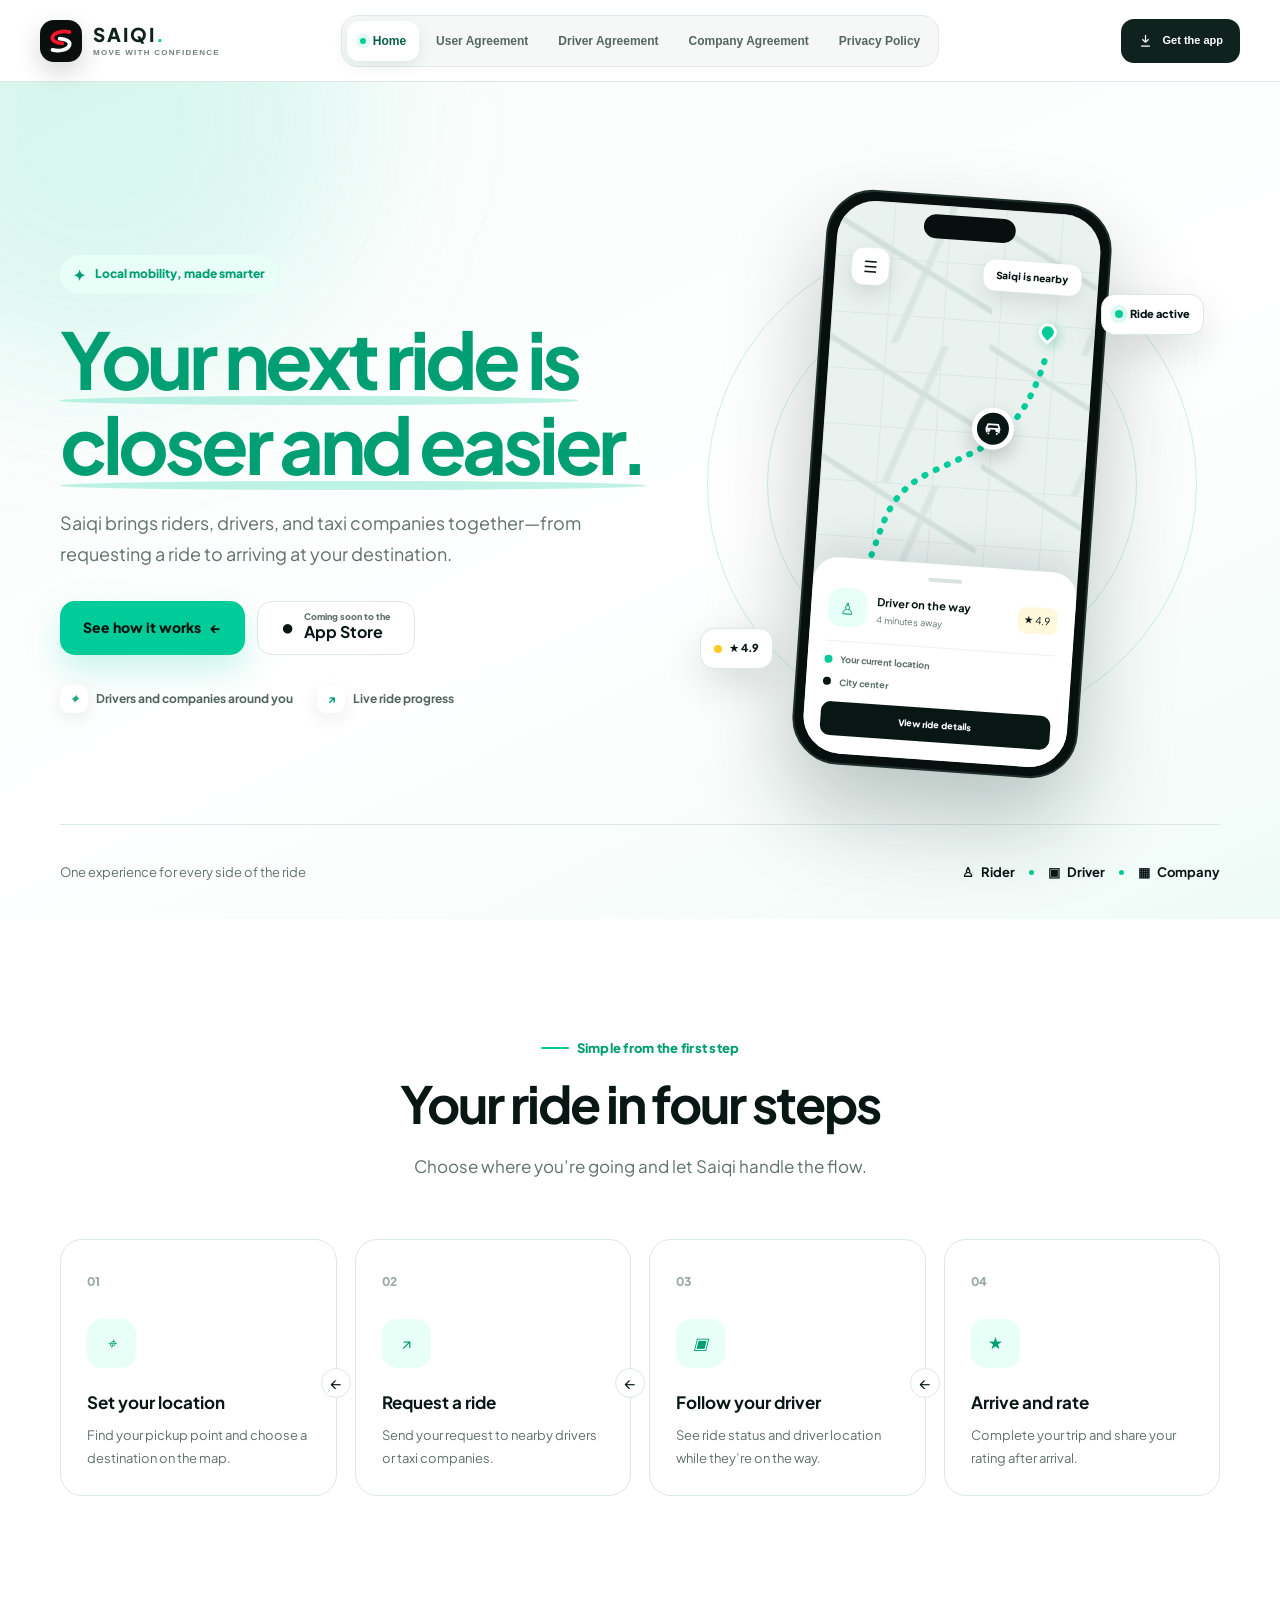
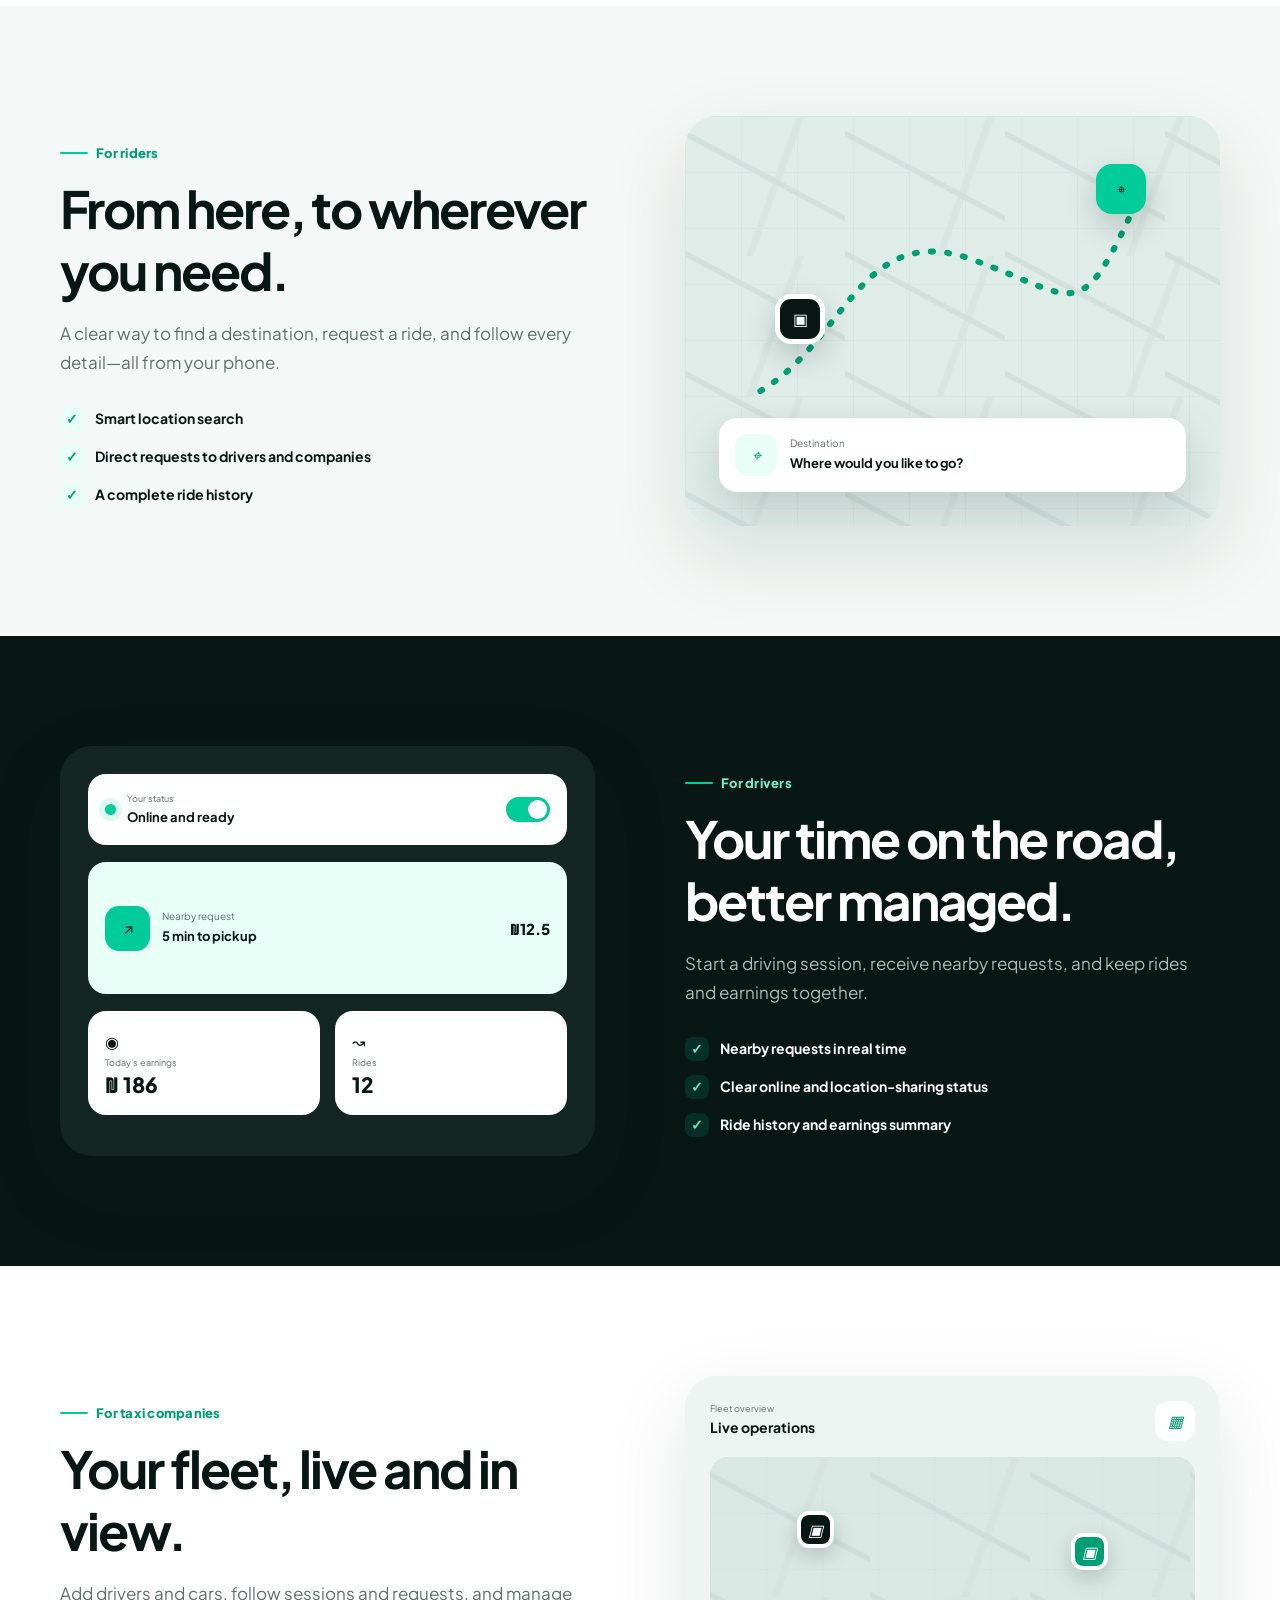
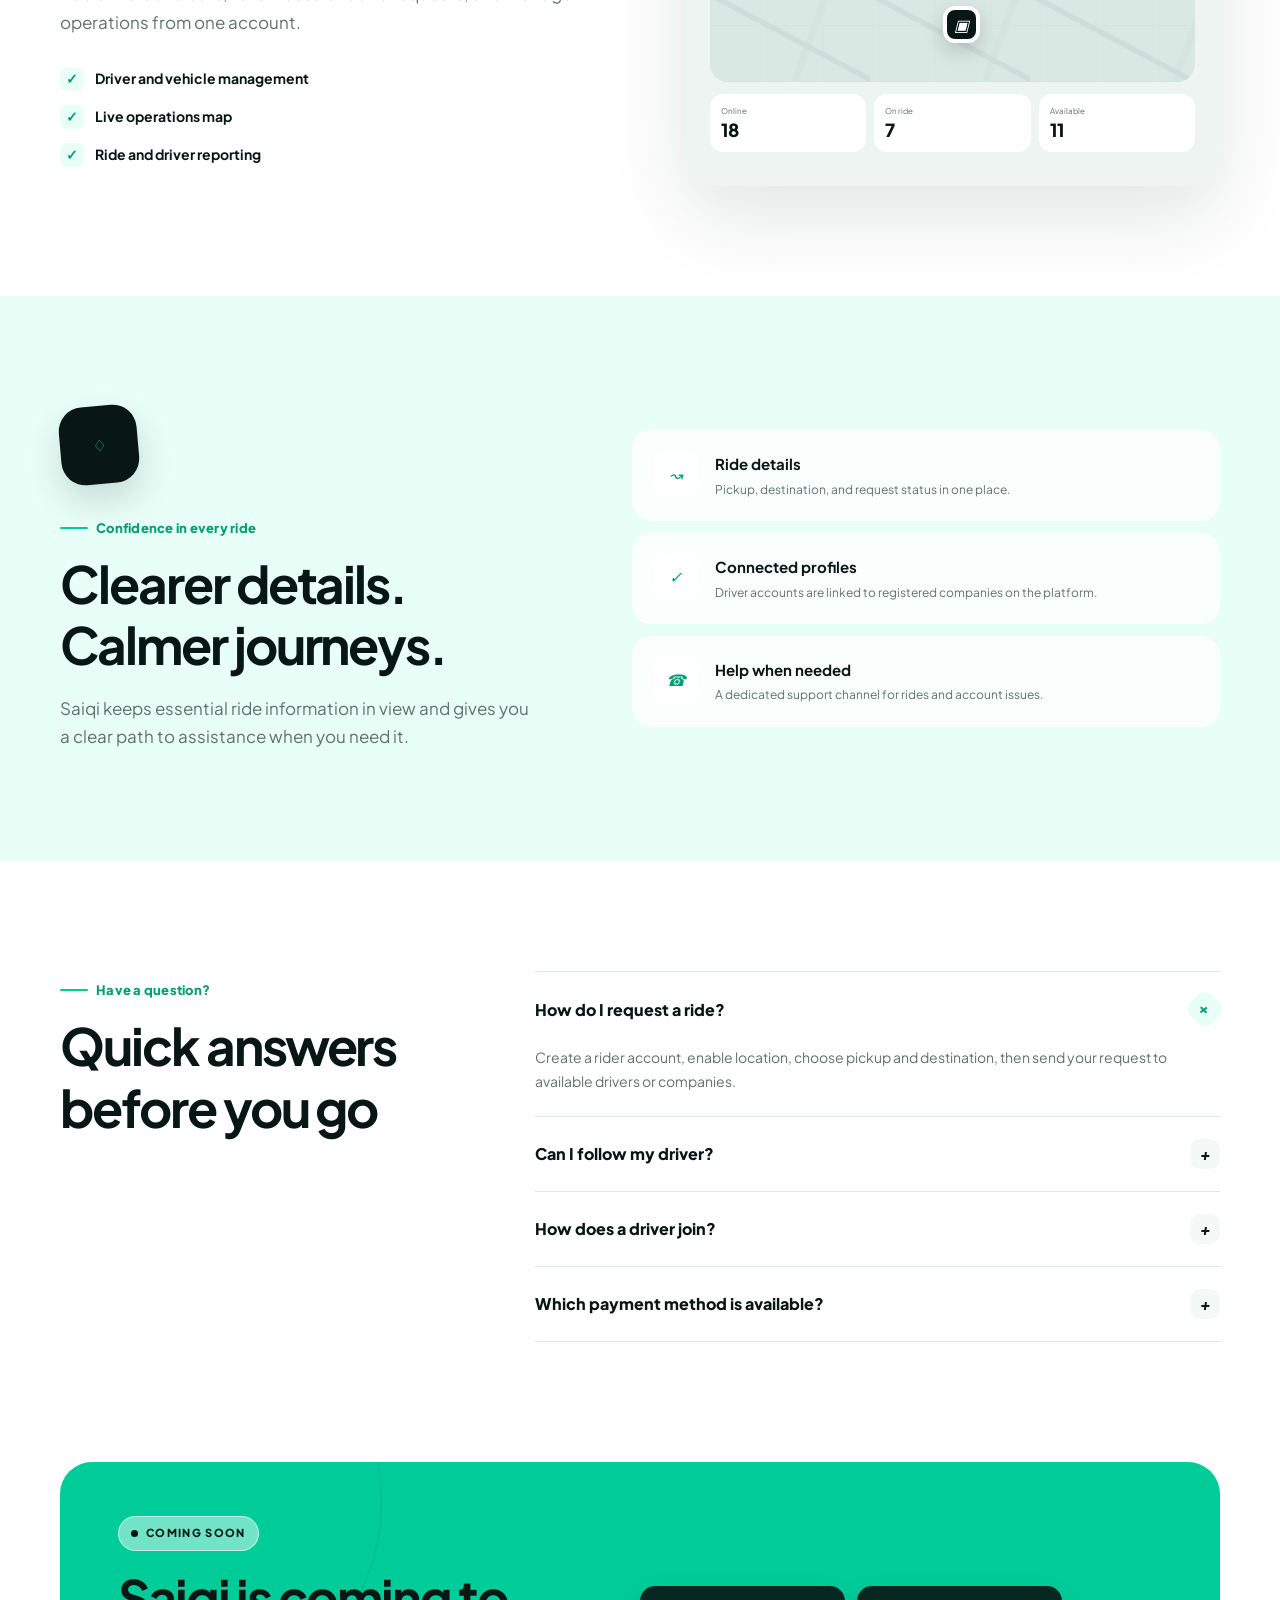
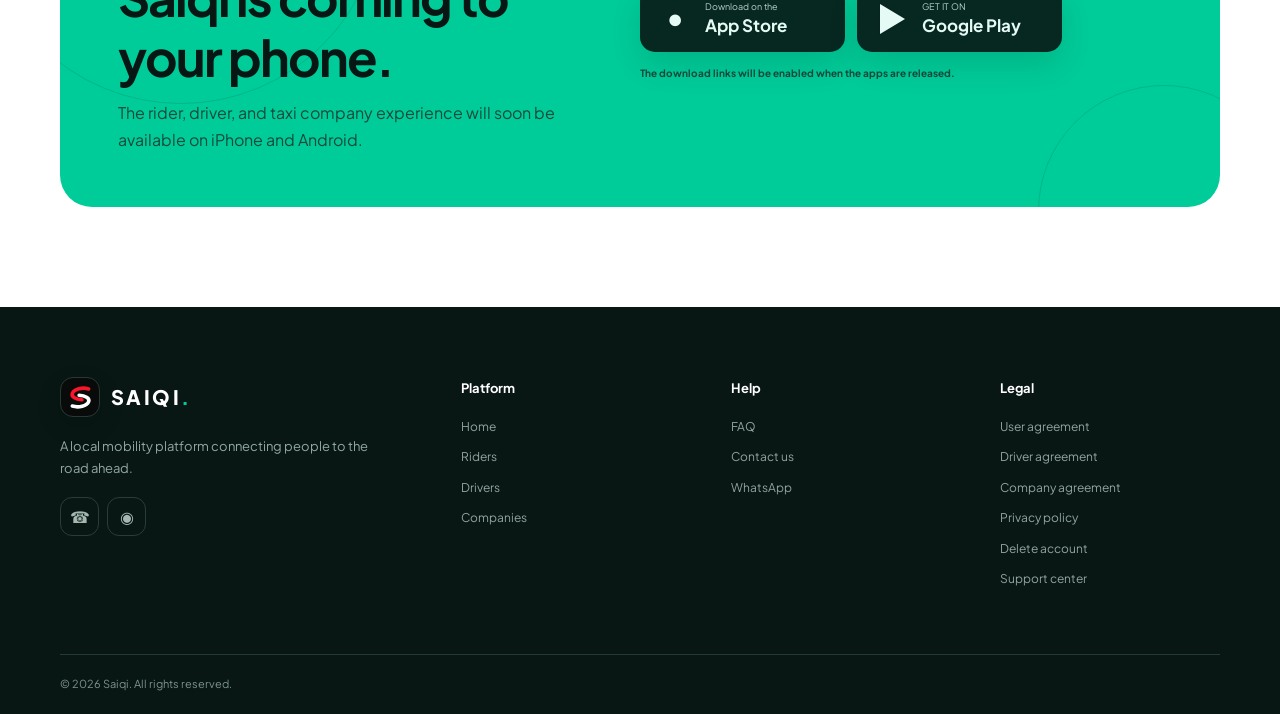
==== commit 4da918ee: "ddaccc" ====
--- a/index.html
+++ b/index.html
@@ -5,6 +5,8 @@
   <meta name="viewport" content="width=device-width, initial-scale=1">
   <meta name="theme-color" content="#071512">
   <meta name="description" content="Saiqi — a local mobility platform bringing riders, drivers, and taxi companies together.">
+  <link rel="icon" type="image/png" href="icon/Sicon.png" />
+  <link rel="apple-touch-icon" href="icon/Sicon.png" />
   <title>Saiqi | Your ride is closer</title>
   <style>
     @import url('https://fonts.googleapis.com/css2?family=Noto+Kufi+Arabic:wght@400;500;600;700;800&family=Plus+Jakarta+Sans:wght@400;500;600;700;800&display=swap');
@@ -131,7 +133,7 @@
     <section class="download" id="download"><div class="container download-card"><div class="download-copy"><span class="coming-soon">Coming soon</span><h2>Saiqi is coming to your phone.</h2><p>The rider, driver, and taxi company experience will soon be available on iPhone and Android.</p></div><div class="download-actions" aria-label="Saiqi mobile apps coming soon"><div class="store-badge" aria-disabled="true"><span class="store-badge-icon">●</span><span><small>Download on the</small><strong>App Store</strong></span></div><div class="store-badge" aria-disabled="true"><span class="store-badge-icon"><i class="play-icon"></i></span><span><small>GET IT ON</small><strong>Google Play</strong></span></div><span class="store-note">The download links will be enabled when the apps are released.</span></div></div></section>
   </main>
 
-  <footer class="footer"><div class="container footer-grid"><div class="footer-brand"><a class="brand" href="#top"><span class="brand-mark"><svg viewBox="0 0 64 64"><path d="M50 13C36 9 18 13 14 23c-3 8 8 13 21 14" fill="none" stroke="#fa152b" stroke-width="8" stroke-linecap="round"/><path d="M14 51c14 4 32 0 36-10 3-8-8-13-21-14" fill="none" stroke="#fff" stroke-width="8" stroke-linecap="round"/></svg></span><span class="brand-name">SAIQI<i>.</i></span></a><p data-ar="منصة تنقّل محلية تربط الناس بالطريق الأقرب." data-en="A local mobility platform connecting people to the road ahead.">منصة تنقّل محلية تربط الناس بالطريق الأقرب.</p><div class="contact-links"><a href="tel:+972598846632" aria-label="Call">☎</a><a href="https://wa.me/972598846632" aria-label="WhatsApp">◉</a></div></div><div class="footer-col"><h3 data-ar="المنصة" data-en="Platform">المنصة</h3><a href="#top" data-ar="الرئيسية" data-en="Home">الرئيسية</a><a href="#riders" data-ar="للركاب" data-en="Riders">للركاب</a><a href="#drivers" data-ar="للسائقين" data-en="Drivers">للسائقين</a><a href="#companies" data-ar="للشركات" data-en="Companies">للشركات</a></div><div class="footer-col"><h3 data-ar="المساعدة" data-en="Help">المساعدة</h3><a href="#faq" data-ar="الأسئلة الشائعة" data-en="FAQ">الأسئلة الشائعة</a><a href="tel:+972598846632" data-ar="اتصل بنا" data-en="Contact us">اتصل بنا</a><a href="https://wa.me/972598846632">WhatsApp</a></div><div class="footer-col"><h3 data-ar="قانوني" data-en="Legal">قانوني</h3><a href="user-agreement.html">User agreement</a><a href="driver-agreement.html">Driver agreement</a><a href="company-agreement.html">Company agreement</a><a href="privacy.html" data-ar="سياسة الخصوصية" data-en="Privacy policy">سياسة الخصوصية</a><a href="mailto:saiqi-cab@hotmail.com" data-ar="مركز الدعم" data-en="Support center">مركز الدعم</a></div></div><div class="container footer-bottom"><span>© 2026 Saiqi. <span data-ar="جميع الحقوق محفوظة." data-en="All rights reserved.">جميع الحقوق محفوظة.</span></span></div></footer>
+  <footer class="footer"><div class="container footer-grid"><div class="footer-brand"><a class="brand" href="#top"><span class="brand-mark"><svg viewBox="0 0 64 64"><path d="M50 13C36 9 18 13 14 23c-3 8 8 13 21 14" fill="none" stroke="#fa152b" stroke-width="8" stroke-linecap="round"/><path d="M14 51c14 4 32 0 36-10 3-8-8-13-21-14" fill="none" stroke="#fff" stroke-width="8" stroke-linecap="round"/></svg></span><span class="brand-name">SAIQI<i>.</i></span></a><p data-ar="منصة تنقّل محلية تربط الناس بالطريق الأقرب." data-en="A local mobility platform connecting people to the road ahead.">منصة تنقّل محلية تربط الناس بالطريق الأقرب.</p><div class="contact-links"><a href="tel:+972598846632" aria-label="Call">☎</a><a href="https://wa.me/972598846632" aria-label="WhatsApp">◉</a></div></div><div class="footer-col"><h3 data-ar="المنصة" data-en="Platform">المنصة</h3><a href="#top" data-ar="الرئيسية" data-en="Home">الرئيسية</a><a href="#riders" data-ar="للركاب" data-en="Riders">للركاب</a><a href="#drivers" data-ar="للسائقين" data-en="Drivers">للسائقين</a><a href="#companies" data-ar="للشركات" data-en="Companies">للشركات</a></div><div class="footer-col"><h3 data-ar="المساعدة" data-en="Help">المساعدة</h3><a href="#faq" data-ar="الأسئلة الشائعة" data-en="FAQ">الأسئلة الشائعة</a><a href="tel:+972598846632" data-ar="اتصل بنا" data-en="Contact us">اتصل بنا</a><a href="https://wa.me/972598846632">WhatsApp</a></div><div class="footer-col"><h3 data-ar="قانوني" data-en="Legal">قانوني</h3><a href="user-agreement.html">User agreement</a><a href="driver-agreement.html">Driver agreement</a><a href="company-agreement.html">Company agreement</a><a href="privacy.html" data-ar="سياسة الخصوصية" data-en="Privacy policy">سياسة الخصوصية</a><a href="delete-account.html" data-ar="طلب حذف الحساب" data-en="Delete account">Delete account</a><a href="mailto:saiqi-cab@hotmail.com" data-ar="مركز الدعم" data-en="Support center">مركز الدعم</a></div></div><div class="container footer-bottom"><span>© 2026 Saiqi. <span data-ar="جميع الحقوق محفوظة." data-en="All rights reserved.">جميع الحقوق محفوظة.</span></span></div></footer>
 
   <script>
     document.querySelectorAll('[data-en]').forEach(element=>element.textContent=element.dataset.en);
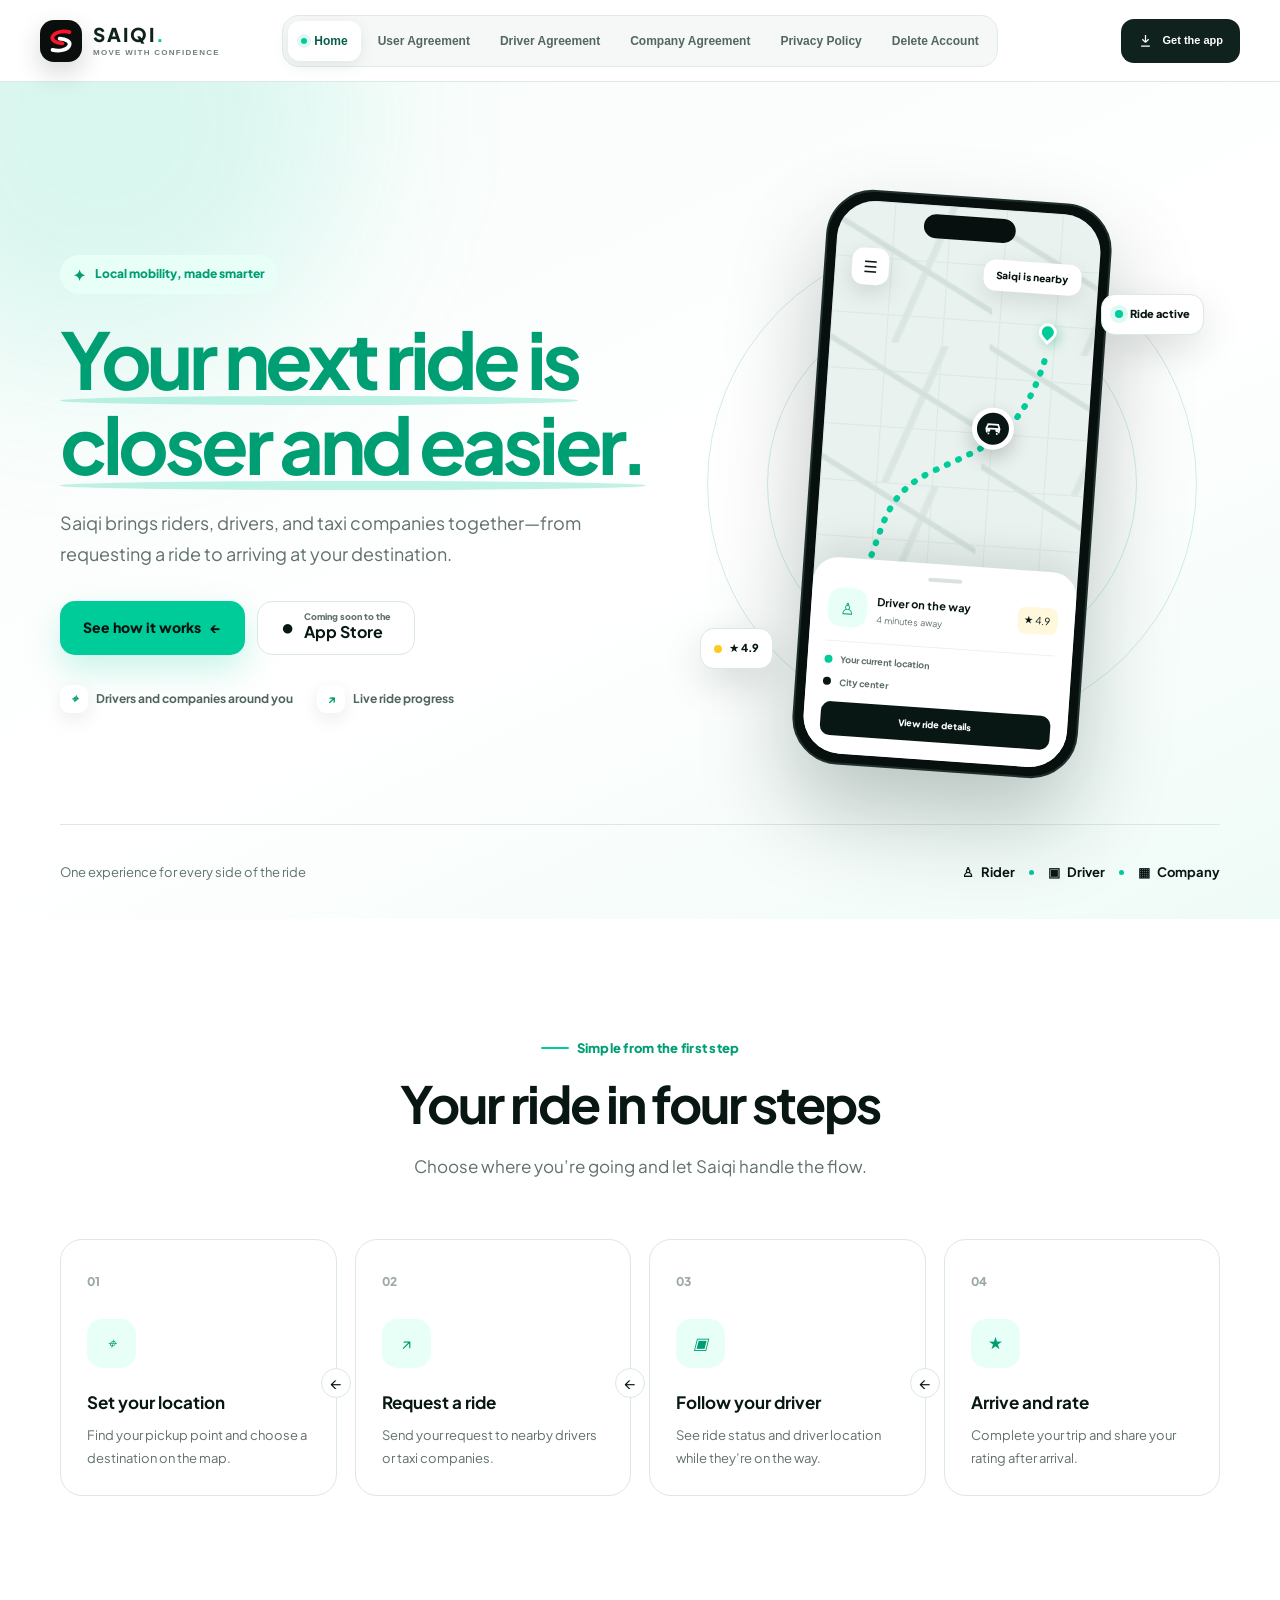
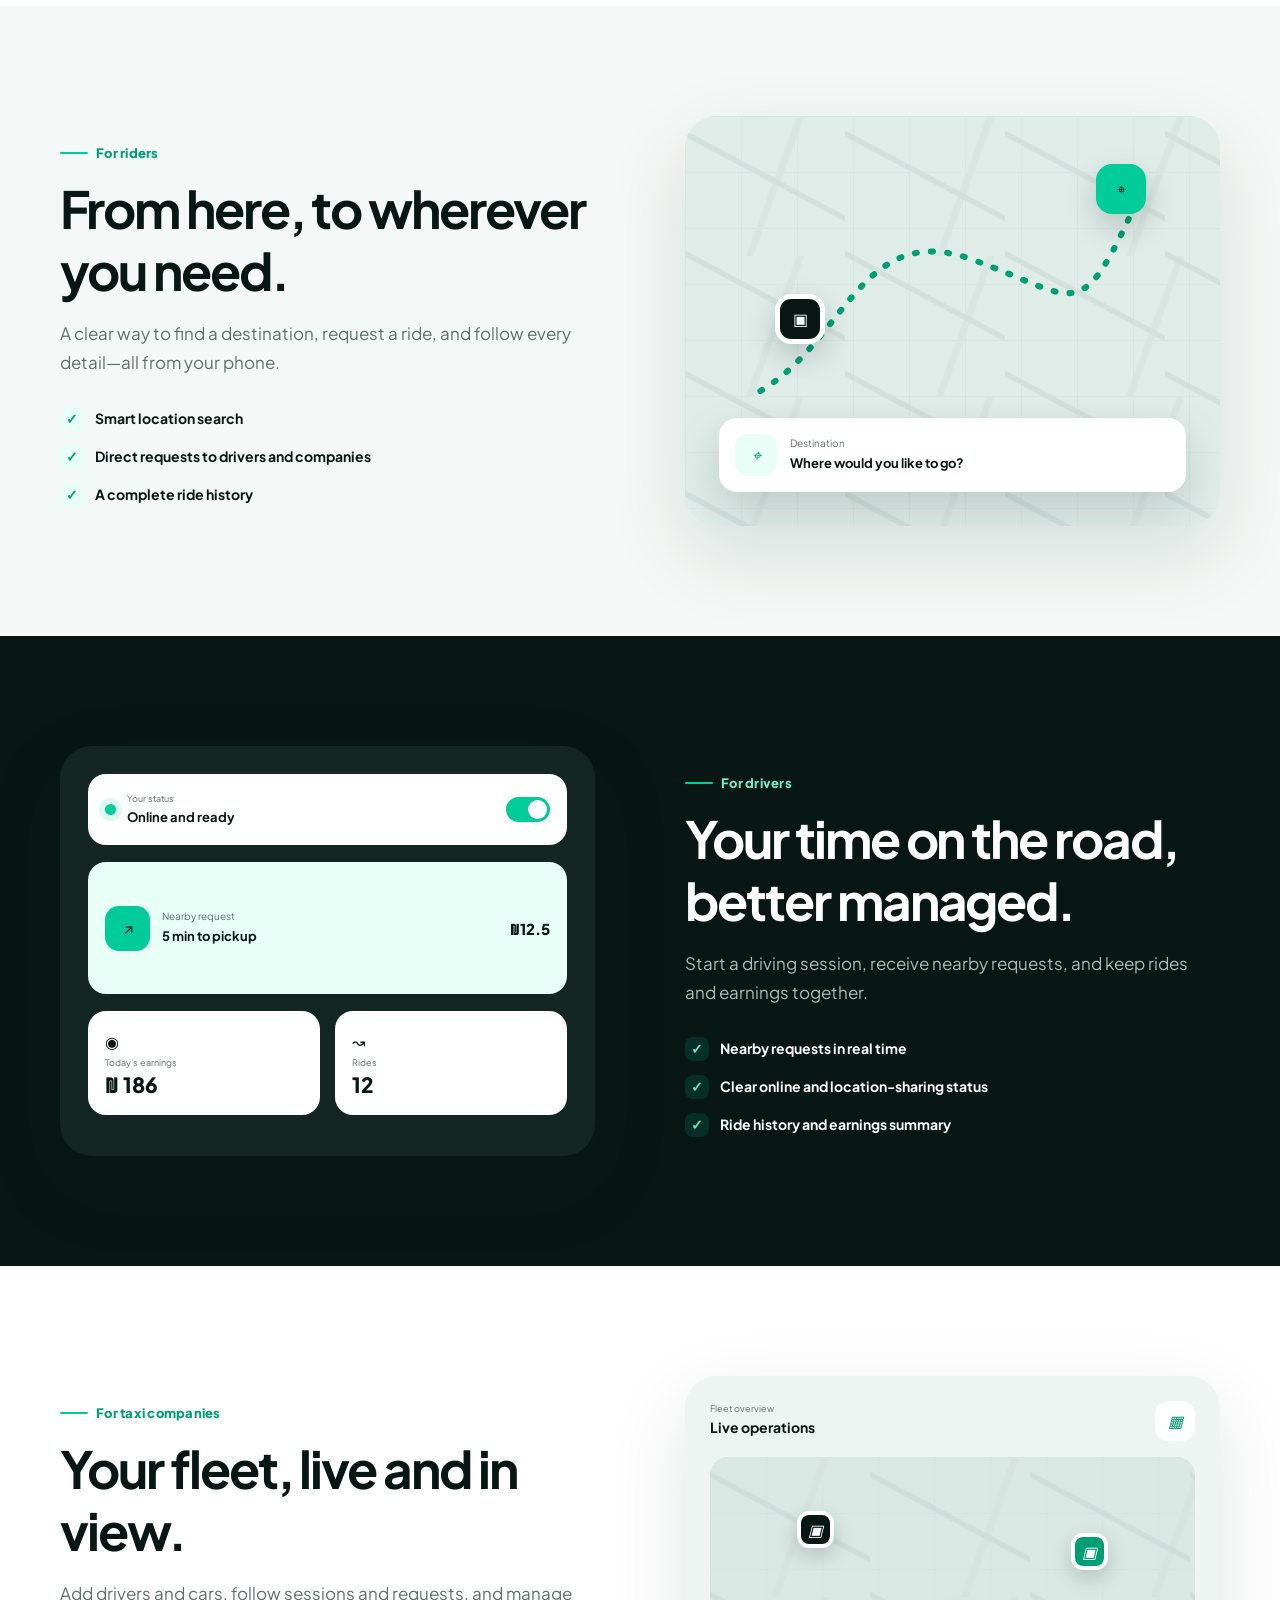
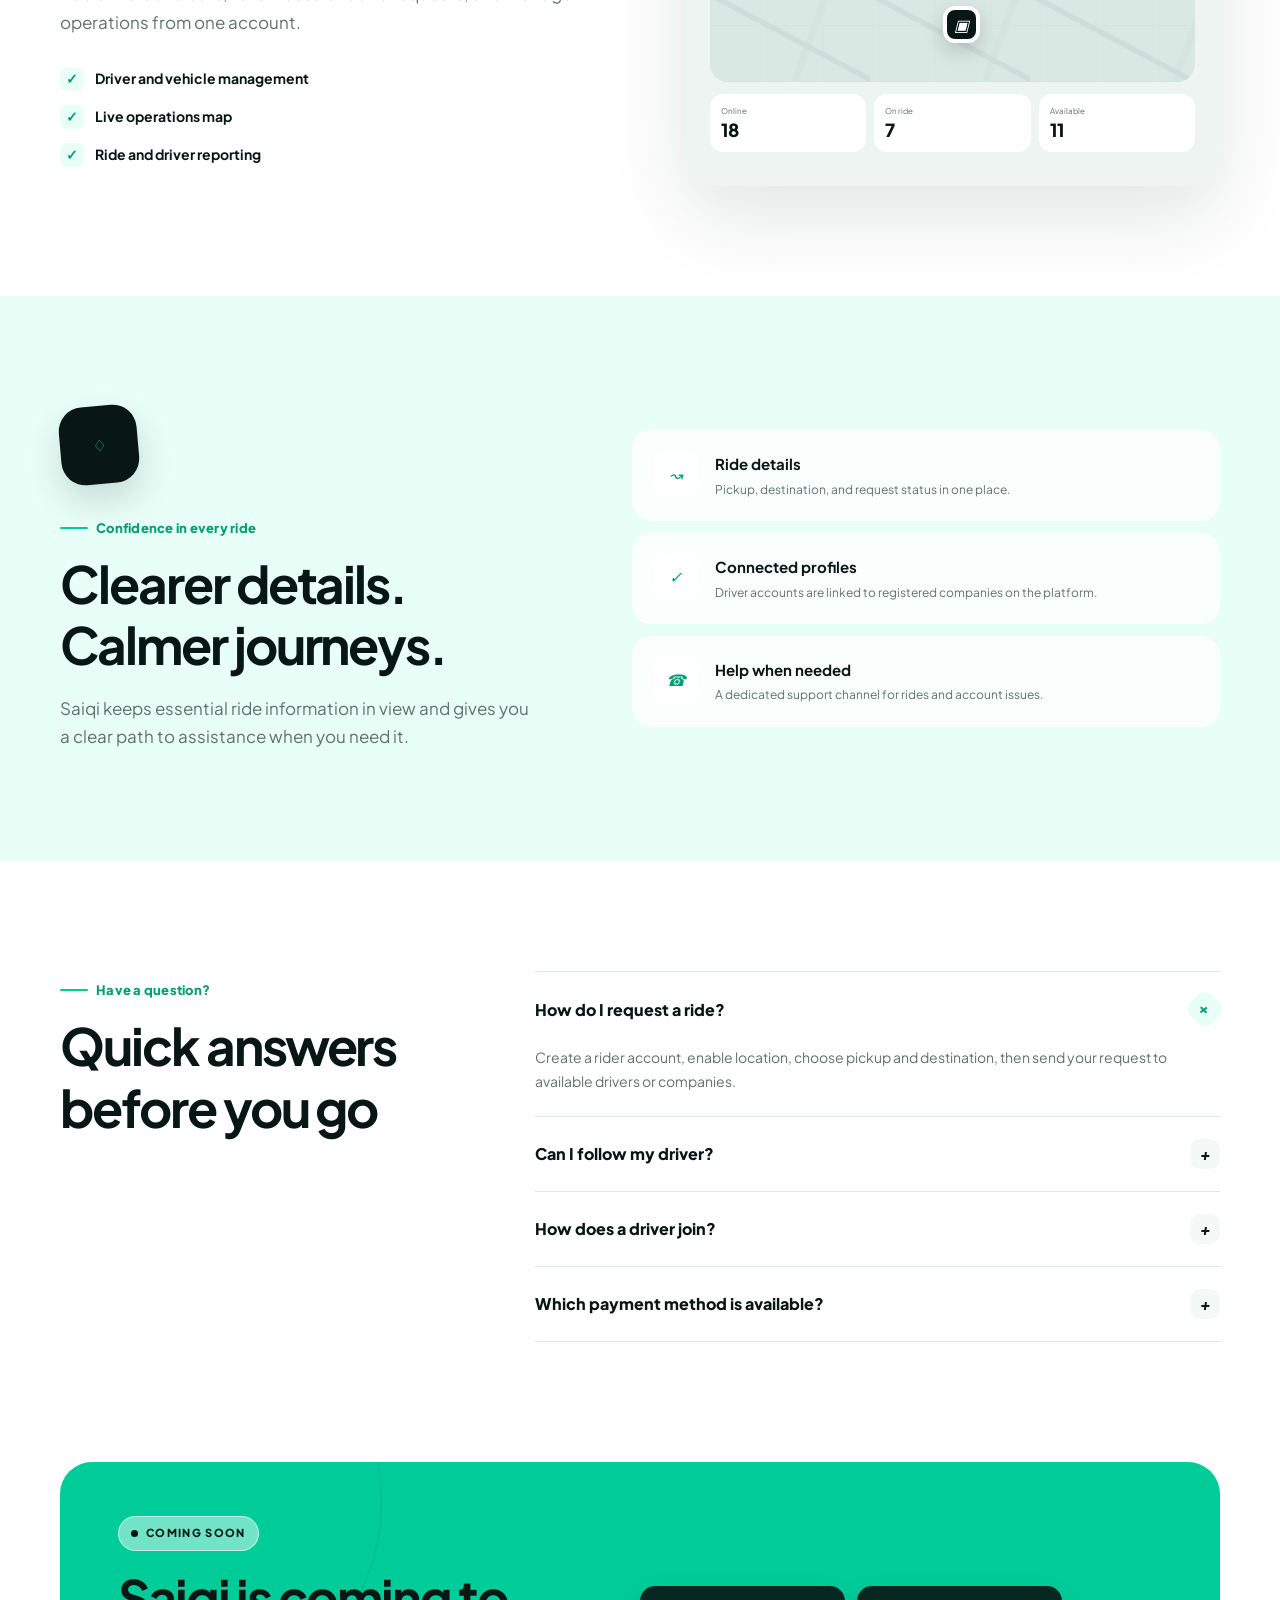
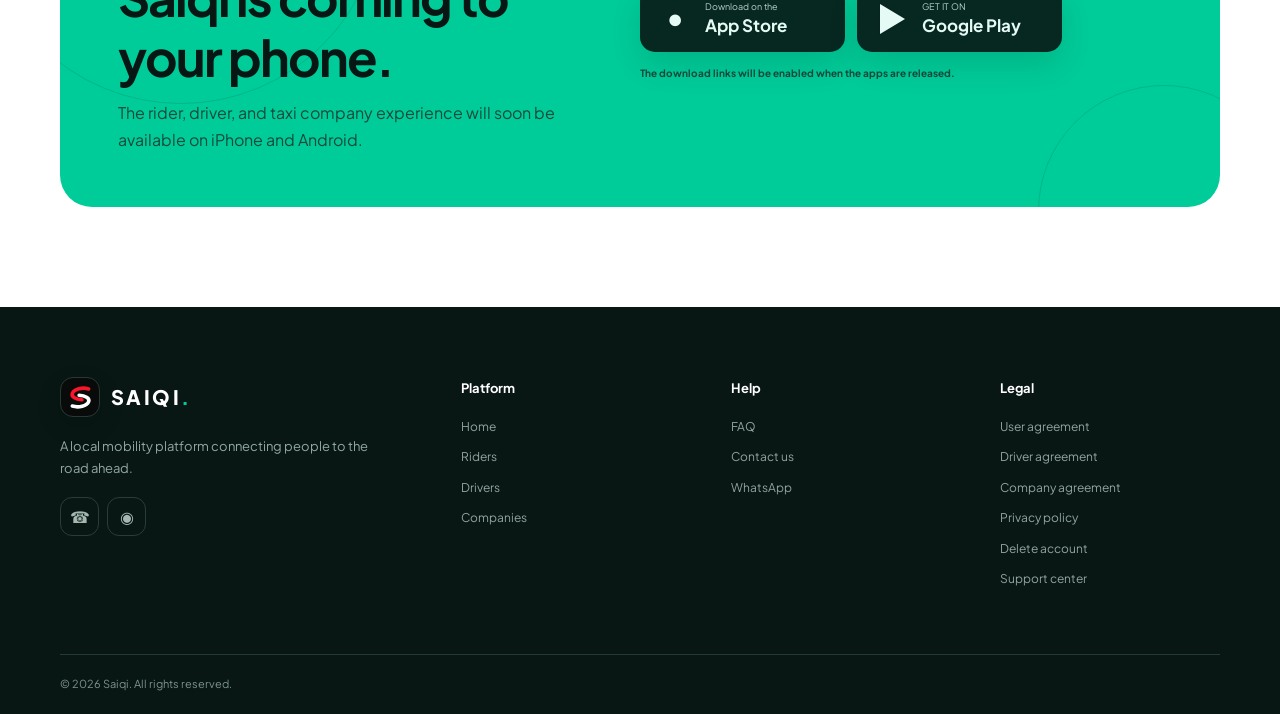
==== commit 6d0ad06e: "this is new update" ====
--- a/index.html
+++ b/index.html
@@ -57,6 +57,7 @@
       <a class="saiqi-nav-link" href="driver-agreement.html" data-nav-page="driver">Driver Agreement</a>
       <a class="saiqi-nav-link" href="company-agreement.html" data-nav-page="company">Company Agreement</a>
       <a class="saiqi-nav-link" href="privacy.html" data-nav-page="privacy">Privacy Policy</a>
+      <a class="saiqi-nav-link" href="delete-account.html" data-nav-page="delete-account">Delete Account</a>
     </nav>
     <div class="saiqi-header-actions">
       <a class="saiqi-download" href="index.html#download"><svg viewBox="0 0 24 24" fill="none" stroke="currentColor" stroke-width="2" aria-hidden="true"><path d="M12 3v12m0 0 5-5m-5 5-5-5M5 21h14"/></svg>Get the app</a>
--- a/site-header.css
+++ b/site-header.css
@@ -14,6 +14,6 @@
 .saiqi-header-actions{justify-self:end;display:flex;align-items:center;gap:9px}.saiqi-download{display:inline-flex;align-items:center;gap:9px;min-height:44px;padding:0 17px;border-radius:13px;background:#10221d;color:#fff!important;text-decoration:none!important;font:800 11px/1 "DM Sans",sans-serif;transition:transform .2s,background .2s}.saiqi-download:hover{background:#008f6b;transform:translateY(-1px)}.saiqi-download svg{width:15px;height:15px}
 .saiqi-menu-button{display:none;width:44px;height:44px;border:1px solid #dfe9e5;border-radius:13px;background:#f5f8f7;color:#10221d;cursor:pointer;place-items:center}.saiqi-menu-button svg{width:21px}.saiqi-menu-button .close{display:none}.saiqi-menu-button[aria-expanded="true"] .open{display:none}.saiqi-menu-button[aria-expanded="true"] .close{display:block}
 body[data-page="home"]>.hero,body[data-page="home"] main>.hero{padding-top:72px}body[data-page="driver"] main>.hero{padding-top:64px}
-@media(max-width:980px){.saiqi-header-inner{grid-template-columns:1fr auto}.saiqi-nav{display:none;position:absolute;inset:calc(100% + 10px) 20px auto;padding:10px;border-radius:20px;background:rgba(255,255,255,.98);box-shadow:0 24px 60px rgba(16,34,29,.16);flex-direction:column;align-items:stretch}.saiqi-nav.is-open{display:flex}.saiqi-nav-link{min-height:48px;padding:0 15px;font-size:13px}.saiqi-menu-button{display:grid}.saiqi-download{display:none}}
+@media(max-width:1120px){.saiqi-header-inner{grid-template-columns:1fr auto}.saiqi-nav{display:none;position:absolute;inset:calc(100% + 10px) 20px auto;padding:10px;border-radius:20px;background:rgba(255,255,255,.98);box-shadow:0 24px 60px rgba(16,34,29,.16);flex-direction:column;align-items:stretch}.saiqi-nav.is-open{display:flex}.saiqi-nav-link{min-height:48px;padding:0 15px;font-size:13px}.saiqi-menu-button{display:grid}.saiqi-download{display:none}}
 @media(max-width:560px){.saiqi-site-header{height:72px}.saiqi-header-inner{width:calc(100% - 24px)}.saiqi-logo-mark{width:38px;height:38px;border-radius:12px}.saiqi-logo-mark svg{width:27px}.saiqi-logo-name{font-size:17px}.saiqi-logo-copy small{display:none}.saiqi-nav{inset-inline:12px}.saiqi-menu-button{width:40px;height:40px}body[data-page="home"]>.hero,body[data-page="home"] main>.hero{padding-top:48px}body[data-page="driver"] main>.hero{padding-top:42px}}
 @media print{.saiqi-site-header{display:none!important}}
